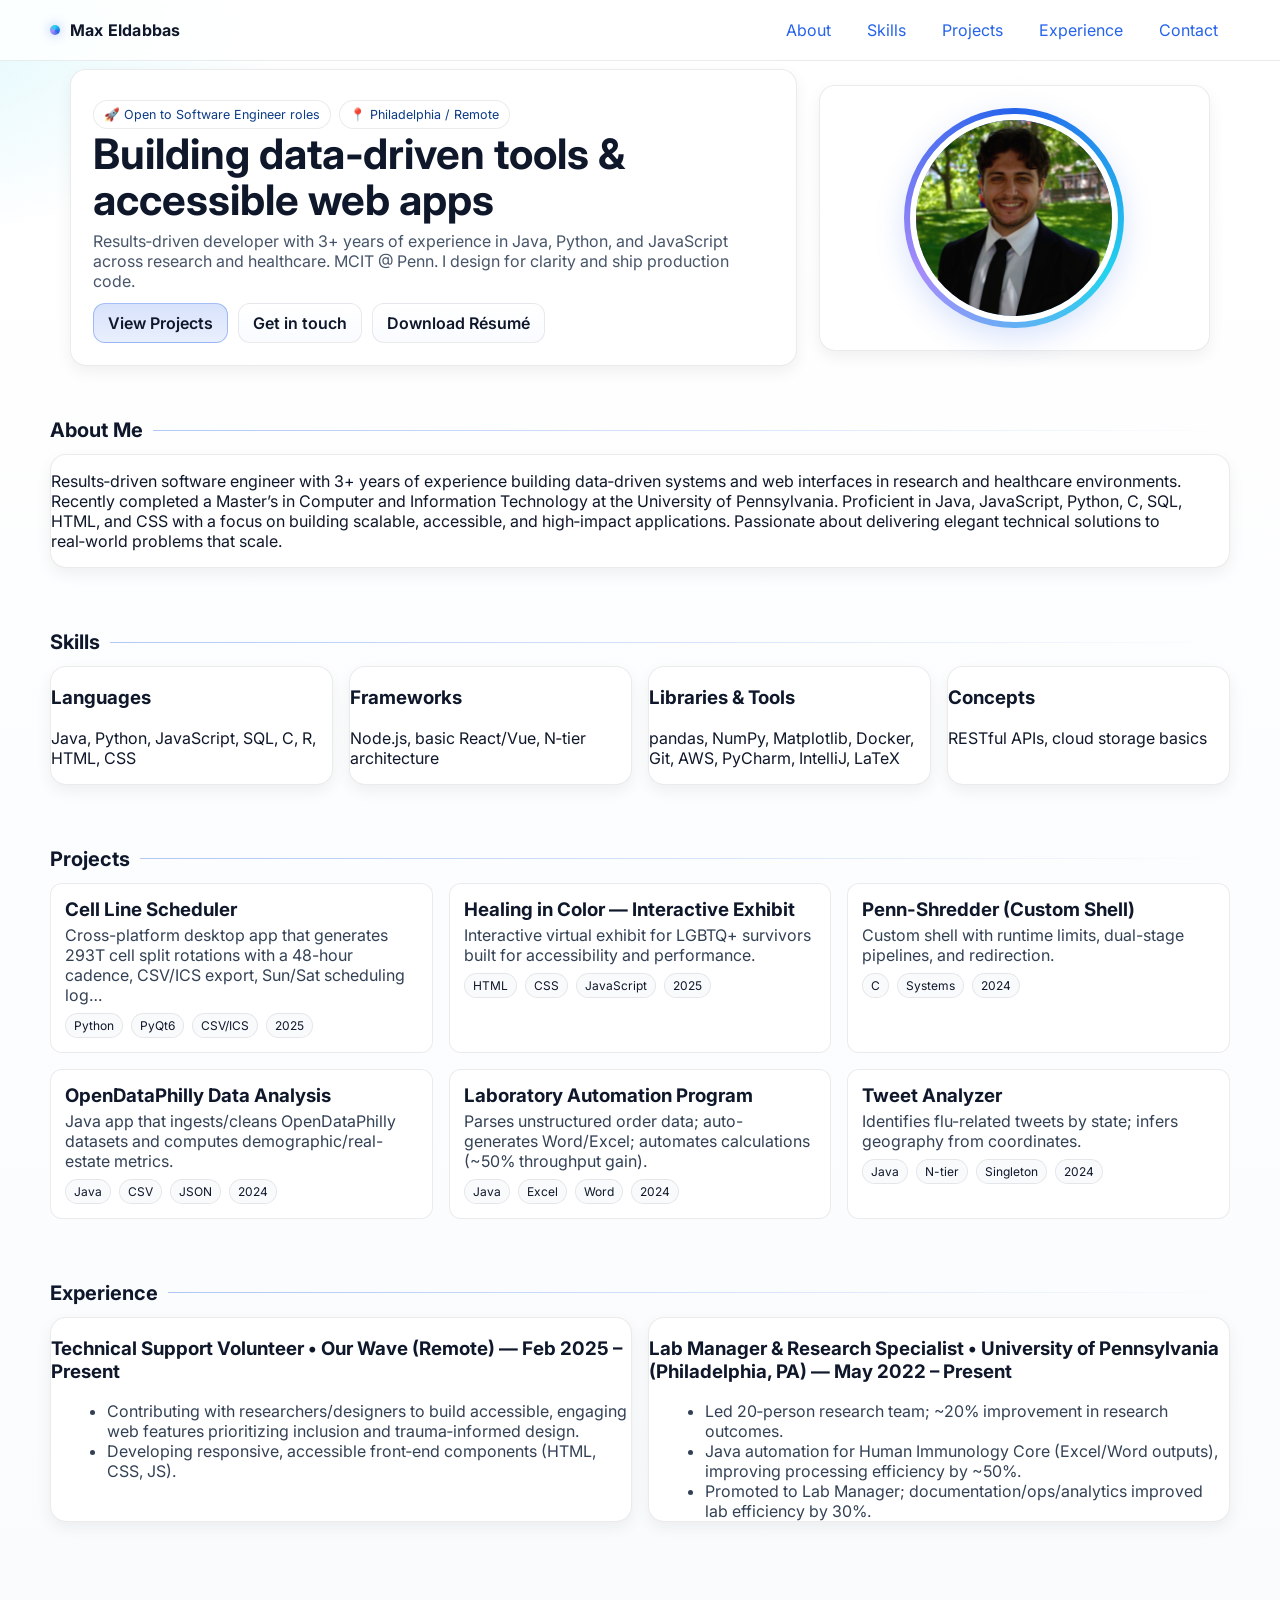
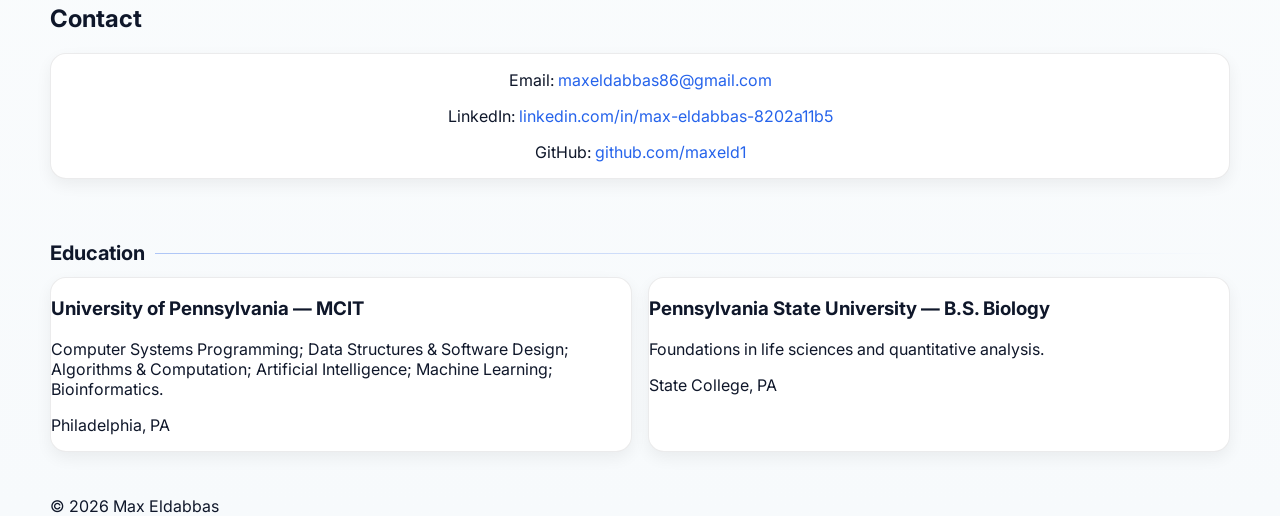
==== index.html @ 3fe04073 "Update index.html" ====
<!doctype html>
<html lang="en">
<head>
  <meta charset="utf-8" />
  <meta name="viewport" content="width=device-width, initial-scale=1" />
  <title>Max Eldabbas • Software Developer</title>
  <meta name="description" content="Portfolio of Max Eldabbas — software engineer with experience in Java, Python, JavaScript, and data‑driven applications."/>
  <link rel="preconnect" href="https://fonts.googleapis.com">
  <link rel="preconnect" href="https://fonts.gstatic.com" crossorigin>
  <link href="https://fonts.googleapis.com/css2?family=Inter:wght@300;400;500;600;700&display=swap" rel="stylesheet">
  <style>
    :root{
      --bg:#f7fafc;
      --surface:#ffffff;
      --text:#0f172a;
      --muted:#475569;
      --accent:#2563eb;      /* indigo-600 */
      --accent-2:#22d3ee;    /* cyan-400 */
      --accent-3:#a78bfa;    /* violet-400 */
      --ring:rgba(37,99,235,.25);
      --stroke:rgba(2,6,23,.08);
      --shadow-lg:0 18px 40px rgba(2,6,23,.10);
      --shadow-sm:0 6px 16px rgba(2,6,23,.06);
      --radius:16px;
    }
    *{box-sizing:border-box}
    html{scroll-behavior:smooth}
    body{margin:0;font-family:Inter,system-ui,Segoe UI,Roboto,Helvetica,Arial,sans-serif;color:var(--text);
      background:
        radial-gradient(900px 400px at 80% -10%, rgba(167,139,250,.18), transparent 60%),
        radial-gradient(700px 400px at -10% 0%, rgba(34,211,238,.16), transparent 60%),
        linear-gradient(180deg,#ffffff,#f7fafc);}    
    a{color:var(--accent);text-decoration:none}
    a:hover{text-decoration:underline}

    header{position:sticky;top:0;z-index:50;background:rgba(255,255,255,.85);backdrop-filter:saturate(1.3) blur(8px);border-bottom:1px solid var(--stroke)}
    .nav{max-width:1220px;margin:0 auto;display:flex;align-items:center;justify-content:space-between;gap:16px;padding:12px 20px}
    .brand{display:flex;align-items:center;gap:10px;font-weight:700;letter-spacing:.2px}
    .brand::before{content:"";width:10px;height:10px;border-radius:50%;background:conic-gradient(from 0deg,#22d3ee,#2563eb,#a78bfa,#22d3ee);box-shadow:0 0 12px rgba(37,99,235,.45)}
    .links{display:flex;flex-wrap:wrap;gap:12px}
    .links a{padding:8px 12px;border-radius:999px}
    .links a:hover{background:rgba(37,99,235,.08)}

    .container{max-width:1220px;margin:0 auto;padding:0 20px}
    main{max-width:1220px;margin:28px auto;padding:0 20px}

    /* HERO */
    .hero{padding:8px 0}
    .hero-grid{display:grid;grid-template-columns:1.3fr .7fr;gap:22px;align-items:center}
    .card{background:var(--surface);border:1px solid var(--stroke);border-radius:var(--radius);box-shadow:var(--shadow-sm)}
    .hero .card{padding:22px}
    .title{font-size:clamp(26px,4.4vw,42px);line-height:1.1;margin:0 0 8px}
    .subtitle{color:var(--muted);font-size:clamp(14px,2vw,16px);margin:0 0 12px}
    .cta{display:flex;gap:10px;flex-wrap:wrap;margin-top:12px}
    .btn{display:inline-flex;align-items:center;gap:10px;padding:10px 14px;border-radius:12px;border:1px solid var(--stroke);background:linear-gradient(180deg,#ffffff, #f9fbff);color:var(--text);font-weight:600;line-height:1;min-height:40px}
    .btn.primary{background:linear-gradient(180deg, rgba(37,99,235,.18), rgba(37,99,235,.10));border-color:rgba(37,99,235,.35)}
    .badges{display:flex;flex-wrap:wrap;gap:8px;margin:8px 0 2px}
    .badge{display:inline-flex;align-items:center;gap:8px;padding:6px 10px;border-radius:999px;border:1px solid var(--stroke);background:#fff;color:#0b3b86;font-size:12.5px}

    /* Avatar ring */
    .avatar-wrap{display:flex;align-items:center;justify-content:center}
    .avatar-ring{--sz:220px;width:var(--sz);height:var(--sz);padding:6px;border-radius:50%;background:conic-gradient(from 0deg,var(--accent),var(--accent-2),var(--accent-3),var(--accent));box-shadow:0 10px 30px rgba(37,99,235,.18)}
    .avatar{width:100%;height:100%;border-radius:50%;object-fit:cover;border:6px solid #fff}

    /* Sections */
    section{padding:18px 0}
    .section-block{margin:26px 0}
    h2.section{font-size:20px;margin:0 0 12px;display:flex;align-items:center;gap:10px}
    h2.section::after{content:"";flex:1;height:1px;background:linear-gradient(90deg, rgba(37,99,235,.35), transparent)}
    .section-head{display:flex;align-items:center;gap:10px;margin:0 0 12px;font-size:20px}
    .section-head::after{content:"";flex:1;height:1px;background:linear-gradient(90deg, rgba(37,99,235,.35), transparent)}

    .grid{display:grid;grid-template-columns:repeat(12,1fr);gap:16px}
    .grid-auto{display:grid;grid-template-columns:repeat(auto-fit, minmax(260px,1fr));gap:16px}
    .project-grid{display:grid;grid-template-columns:repeat(auto-fit, minmax(300px,1fr));gap:16px}
    .col-4{grid-column:span 4}
    .col-6{grid-column:span 6}
    .col-8{grid-column:span 8}
    .col-12{grid-column:span 12}

    .item{padding:14px;border-radius:12px;border:1px solid var(--stroke);background:#fff;transition:transform .2s ease, box-shadow .2s ease}
    .item:hover{transform:translateY(-4px);box-shadow:var(--shadow-lg)}
    .meta{display:flex;gap:8px;flex-wrap:wrap;margin-top:8px}
    .meta .tag{font-size:12px;color:#0f172a;border:1px solid var(--stroke);padding:4px 8px;border-radius:999px;background:#f8fafc}

    /* Chips for modal and tags */
    .chips{display:flex;flex-wrap:wrap;gap:8px}
    .chip{padding:6px 10px;border-radius:999px;background:#fff;border:1px solid var(--stroke);font-size:12.5px;color:#0f172a}
    .tag{padding:4px 8px;border-radius:999px;border:1px solid var(--stroke);background:#f8fafc;font-size:12px;color:#0f172a}

    /* Responsive */
    @media (max-width: 900px){
      .hero-grid{grid-template-columns:1fr}
      .avatar-ring{--sz:160px}
      .col-8,.col-6,.col-4,.col-12{grid-column:span 12}
    }
  </style>
</head>
</head>
<body>
  <header>
    <div class="nav">
      <div class="brand"><strong>Max Eldabbas</strong></div>
      <nav class="links" aria-label="Primary">
        <a href="#about">About</a>
        <a href="#skills">Skills</a>
        <a href="#projects">Projects</a>
        <a href="#experience">Experience</a>
        <a href="#contact">Contact</a>
      </nav>
    </div>
  </header>

  <main class="container">
    <section class="hero">
      <div class="container hero-grid">
        <div class="card">
          <div class="badges">
            <span class="badge">🚀 Open to Software Engineer roles</span>
            <span class="badge">📍 Philadelphia / Remote</span>
          </div>
          <h1 class="title">Building data‑driven tools & accessible web apps</h1>
          <p class="subtitle">Results‑driven developer with 3+ years of experience in Java, Python, and JavaScript across research and healthcare. MCIT @ Penn. I design for clarity and ship production code.</p>
          <div class="cta">
            <a class="btn primary" href="#projects">View Projects</a>
            <a class="btn" href="#contact">Get in touch</a>
            <a class="btn" href="resume_Max_Eldabbas.pdf">Download Résumé</a>
          </div>
        </div>
        <div class="card avatar-wrap">
          <div class="avatar-ring">
            <img class="avatar" src="profile_img_max.jpg" alt="Profile picture of Max Eldabbas" loading="lazy">
          </div>
        </div>
      </div>
    </section>

    <section id="about" class="section-block">
      <h2 class="section-head">About Me</h2>
      <div class="card">
        <p>Results‑driven software engineer with 3+ years of experience building data‑driven systems and web interfaces in research and healthcare environments. Recently completed a Master’s in Computer and Information Technology at the University of Pennsylvania. Proficient in Java, JavaScript, Python, C, SQL, HTML, and CSS with a focus on building scalable, accessible, and high‑impact applications. Passionate about delivering elegant technical solutions to real‑world problems that scale.</p>
      </div>
    </section>

    <section id="skills" class="section-block">
      <h2 class="section-head">Skills</h2>
      <div class="grid-auto">
        <div class="card"><h3>Languages</h3><p>Java, Python, JavaScript, SQL, C, R, HTML, CSS</p></div>
        <div class="card"><h3>Frameworks</h3><p>Node.js, basic React/Vue, N‑tier architecture</p></div>
        <div class="card"><h3>Libraries & Tools</h3><p>pandas, NumPy, Matplotlib, Docker, Git, AWS, PyCharm, IntelliJ, LaTeX</p></div>
        <div class="card"><h3>Concepts</h3><p>RESTful APIs, cloud storage basics</p></div>
      </div>
    </section>

    <section id="projects" class="section-block">
      <h2 class="section-head">Projects</h2>
      <div id="projectGrid" class="project-grid"></div>

      <!-- Modal -->
      <div id="projectModal" class="modal" aria-hidden="true" style="position:fixed;inset:0;display:none;align-items:center;justify-content:center;background:rgba(15,23,42,.45);backdrop-filter:blur(4px);padding:20px;z-index:60">
        <div class="modal-card" role="dialog" aria-modal="true" style="max-width:920px;width:100%;background:#fff;border:1px solid var(--stroke);border-radius:16px;box-shadow:var(--shadow-lg);overflow:hidden">
          <div style="display:flex;align-items:center;justify-content:space-between;padding:14px 16px;border-bottom:1px solid var(--stroke)">
            <h3 id="mTitle" style="margin:0;font-size:18px;color:#0f172a"></h3>
            <button id="mClose" class="btn" style="padding:6px 10px">Close</button>
          </div>
          <div style="display:grid;grid-template-columns:1.2fr .8fr;gap:16px;padding:16px">
            <div>
              <img id="mImage" alt="Project preview" loading="lazy" style="width:100%;height:360px;object-fit:cover;border-radius:12px;border:1px solid var(--stroke);background:#f8fafc"/>
            </div>
            <div>
              <p id="mDesc" style="margin-top:0;color:#0f172a"></p>
              <div id="mTags" class="chips" style="margin:10px 0 12px"></div>
              <div id="mLinks" class="chips"></div>
            </div>
          </div>
        </div>
      </div>
    </section>

    <section id="experience" class="section-block">
      <h2 class="section-head">Experience</h2>
      <div class="grid-auto">
        <div class="card">
          <h3>Technical Support Volunteer • Our Wave <span class="where">(Remote) — Feb 2025 – Present</span></h3>
          <ul style="margin:6px 0 0 16px;color:#334155">
            <li>Contributing with researchers/designers to build accessible, engaging web features prioritizing inclusion and trauma‑informed design.</li>
            <li>Developing responsive, accessible front‑end components (HTML, CSS, JS).</li>
          </ul>
        </div>
        <div class="card">
          <h3>Lab Manager & Research Specialist • University of Pennsylvania <span class="where">(Philadelphia, PA) — May 2022 – Present</span></h3>
          <ul style="margin:6px 0 0 16px;color:#334155">
            <li>Led 20‑person research team; ~20% improvement in research outcomes.</li>
            <li>Java automation for Human Immunology Core (Excel/Word outputs), improving processing efficiency by ~50%.</li>
            <li>Promoted to Lab Manager; documentation/ops/analytics improved lab efficiency by 30%.</li>
          </ul>
        </div>
      </div>
    </section>

    <section id="contact">
      <h2>Contact</h2>
      <div class="card" style="text-align:center;">
        <p>Email: <a href="mailto:maxeldabbas86@gmail.com">maxeldabbas86@gmail.com</a></p>
        <p>LinkedIn: <a href="https://www.linkedin.com/in/max-eldabbas-8202a11b5/">linkedin.com/in/max-eldabbas-8202a11b5</a></p>
        <p>GitHub: <a href="https://github.com/maxeld1">github.com/maxeld1</a></p>
      </div>
    </section>
      <section id="education" class="section-block">
      <h2 class="section-head">Education</h2>
      <div class="grid-auto">
        <div class="card">
          <h3>University of Pennsylvania — MCIT</h3>
          <p>Computer Systems Programming; Data Structures & Software Design; Algorithms & Computation; Artificial Intelligence; Machine Learning; Bioinformatics.</p>
          <p class="where">Philadelphia, PA</p>
        </div>
        <div class="card">
          <h3>Pennsylvania State University — B.S. Biology</h3>
          <p>Foundations in life sciences and quantitative analysis.</p>
          <p class="where">State College, PA</p>
        </div>
      </div>
    </section>

  </main>

  <footer class="container">
    © <span id="year"></span> Max Eldabbas
  </footer>

  <script>
    document.getElementById('year').textContent = new Date().getFullYear();

    const PROJECTS = [
      { title:'Cell Line Scheduler', year:'2025',
        stack:['Python','PyQt6','CSV/ICS'],
        desc:'Cross-platform desktop app that generates 293T cell split rotations with a 48-hour cadence, CSV/ICS export, Sun/Sat scheduling logic, and fair role flipping.',
        image:'project_cell_line.jpg' },
      { title:'Healing in Color — Interactive Exhibit', year:'2025',
        stack:['HTML','CSS','JavaScript'],
        desc:'Interactive virtual exhibit for LGBTQ+ survivors built for accessibility and performance.',
        image:'project_healing_in_color.jpg',
        links:[{label:'Live site', href:'https://discover.ourwave.org/exhibit/healing-in-color'}] },
      { title:'Penn-Shredder (Custom Shell)', year:'2024',
        stack:['C','Systems'],
        desc:'Custom shell with runtime limits, dual-stage pipelines, and redirection.',
        image:'project_shell.jpg' },
      { title:'OpenDataPhilly Data Analysis', year:'2024',
        stack:['Java','CSV','JSON'],
        desc:'Java app that ingests/cleans OpenDataPhilly datasets and computes demographic/real-estate metrics.',
        image:'project_odp.jpg' },
      { title:'Laboratory Automation Program', year:'2024',
        stack:['Java','Excel','Word'],
        desc:'Parses unstructured order data; auto-generates Word/Excel; automates calculations (~50% throughput gain).',
        image:'project_lab_auto.jpg' },
      { title:'Tweet Analyzer', year:'2024',
        stack:['Java','N-tier','Singleton'],
        desc:'Identifies flu-related tweets by state; infers geography from coordinates.',
        image:'project_tweet.jpg' }
    ];
  
    const grid = document.getElementById('projectGrid');
    const modal = document.getElementById('projectModal');
    const mTitle = document.getElementById('mTitle');
    const mDesc  = document.getElementById('mDesc');
    const mImage = document.getElementById('mImage');
    const mTags  = document.getElementById('mTags');
    const mLinks = document.getElementById('mLinks');
    const mClose = document.getElementById('mClose');
  
    function cardHTML(p){
      const tags = (p.stack||[]).slice(0,3).map(t=>`<span class="tag">${t}</span>`).join('');
      return `<article class="item" role="button" tabindex="0" data-title="${p.title}">
        <h3 style="margin:0 0 4px">${p.title}</h3>
        <p style="margin:0;color:#334155">${p.desc.slice(0,130)}${p.desc.length>130?'…':''}</p>
        <div class="meta">${tags}<span class="tag">${p.year||''}</span></div>
      </article>`;
    }
    grid.innerHTML = PROJECTS.map(cardHTML).join('');
  
    function openModal(p){
      mTitle.textContent = p.title;
      mDesc.textContent  = p.desc;
      mImage.src = p.image || '';
      mImage.style.display = p.image ? 'block':'none';
      mTags.innerHTML  = (p.stack||[]).map(t=>`<span class='chip'>${t}</span>`).join('');
      mLinks.innerHTML = (p.links||[]).map(l=>`<a class='chip' href='${l.href}' target='_blank' rel='noopener'>${l.label} ↗</a>`).join('');
      modal.style.display = 'flex'; modal.setAttribute('aria-hidden','false');
    }
    grid.addEventListener('click', e=>{
      const card = e.target.closest('[data-title]'); if(!card) return;
      const p = PROJECTS.find(x=>x.title===card.getAttribute('data-title')); if(p) openModal(p);
    });
    grid.addEventListener('keydown', e=>{
      if(e.key==='Enter'){
        const card = e.target.closest('[data-title]');
        if(card){ const p=PROJECTS.find(x=>x.title===card.getAttribute('data-title')); if(p) openModal(p); }
      }
    });
    function closeModal(){ modal.style.display='none'; modal.setAttribute('aria-hidden','true'); }
    mClose.addEventListener('click', closeModal);
    modal.addEventListener('click', (e)=>{ if(e.target===modal) closeModal(); });
    window.addEventListener('keydown', (e)=>{ if(e.key==='Escape') closeModal(); });
  </script>
</body>
</html>
</html>
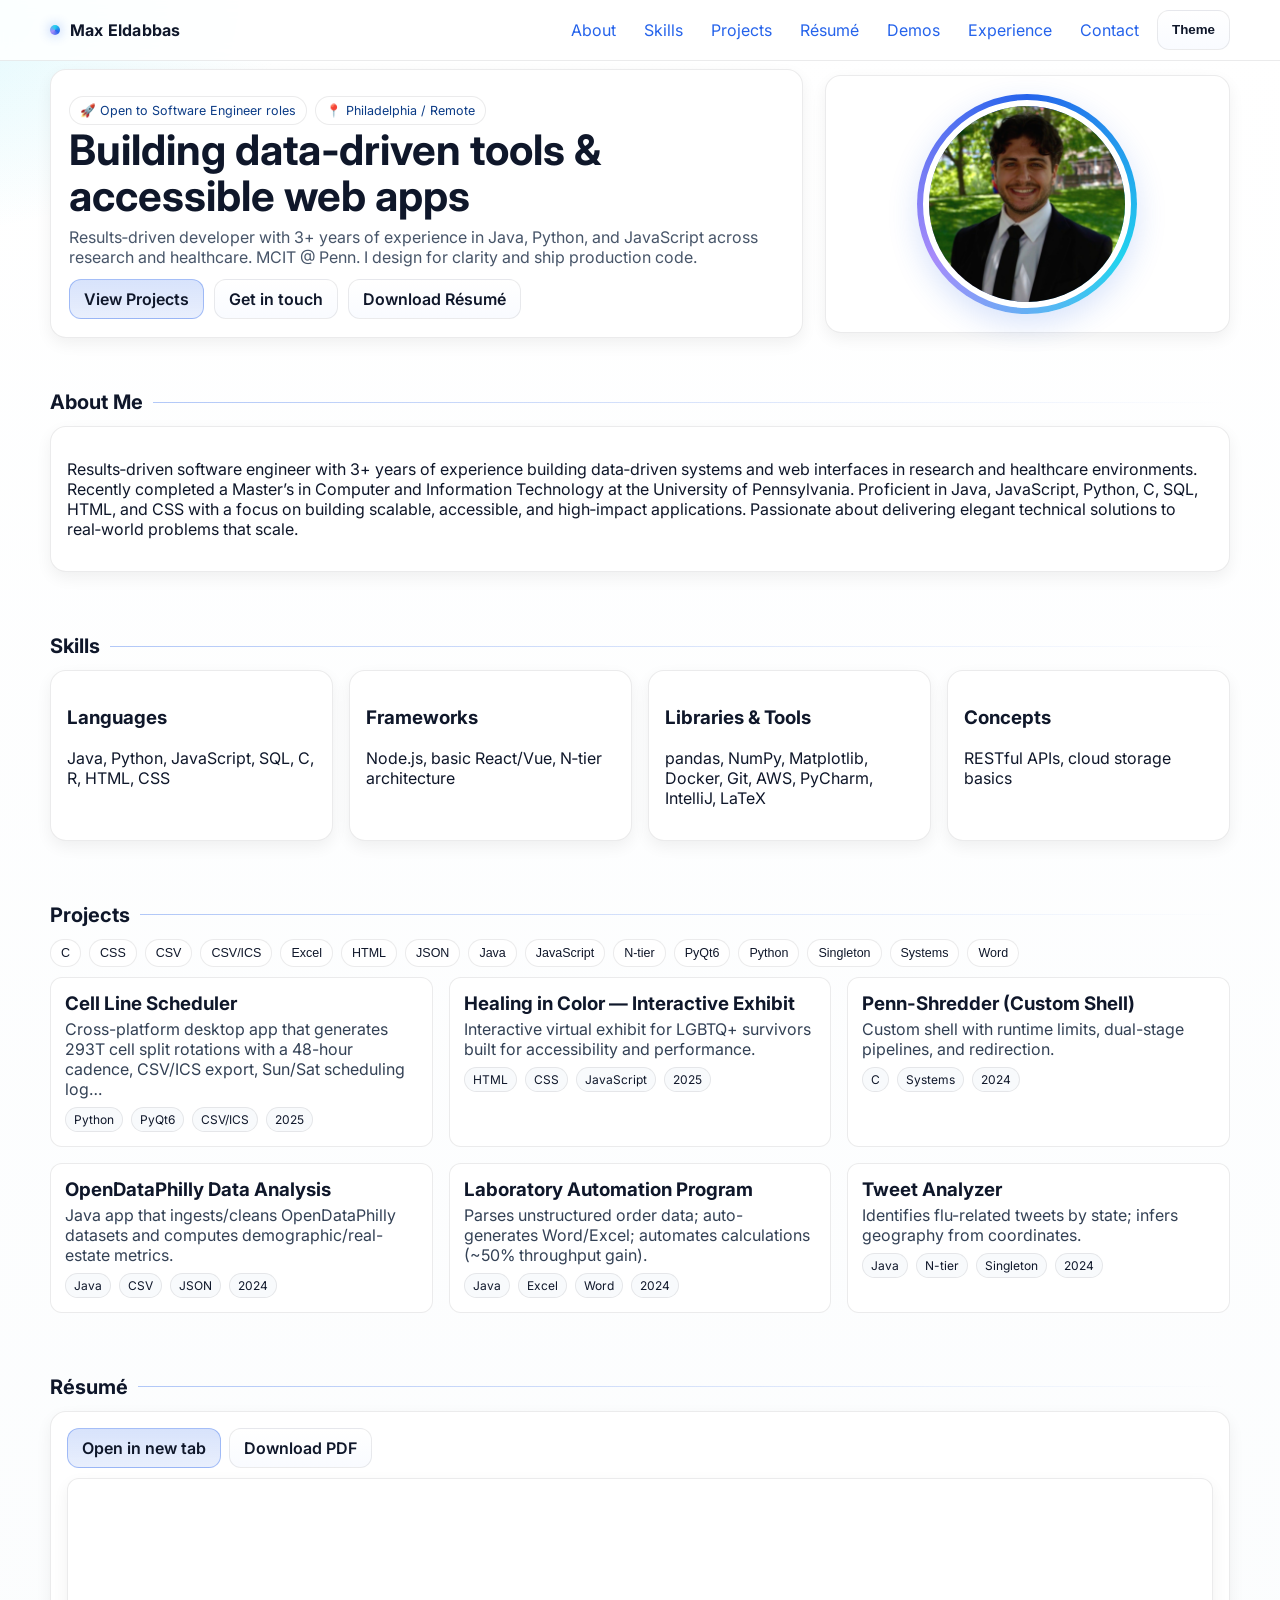
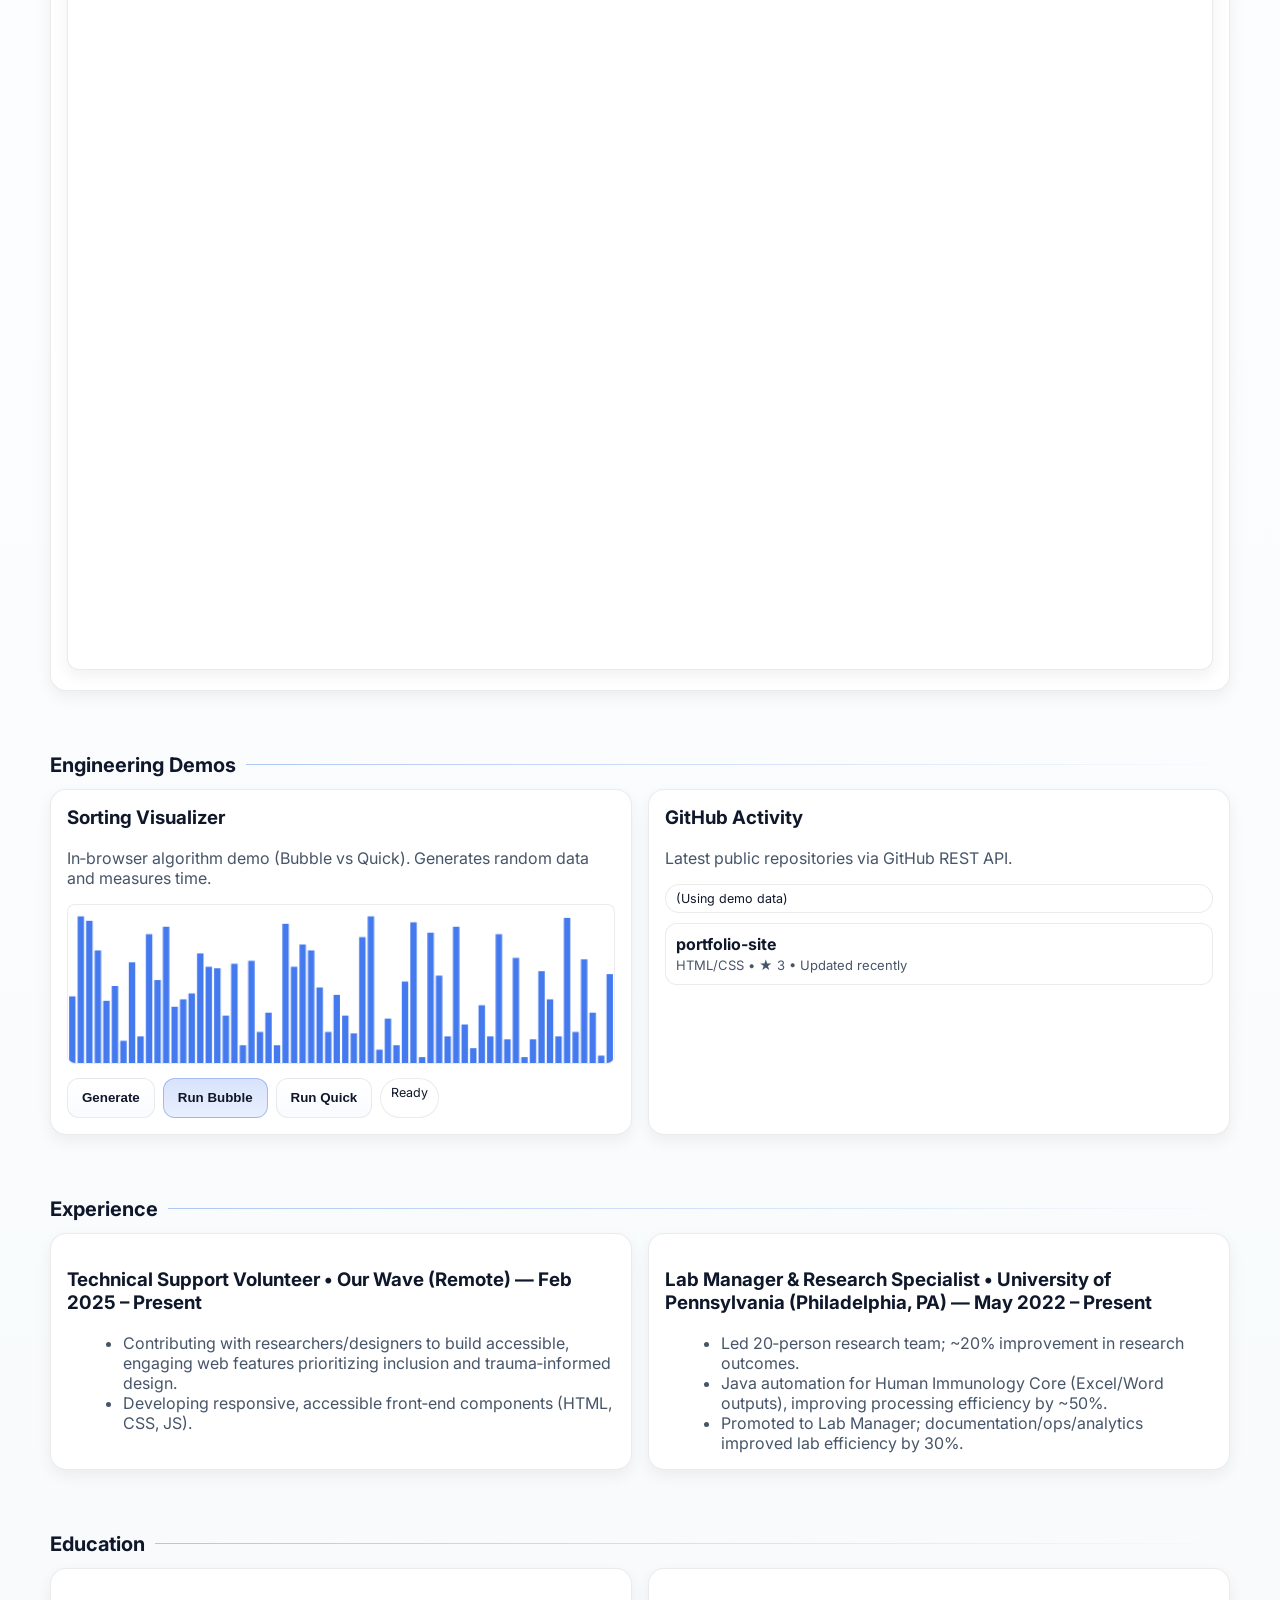
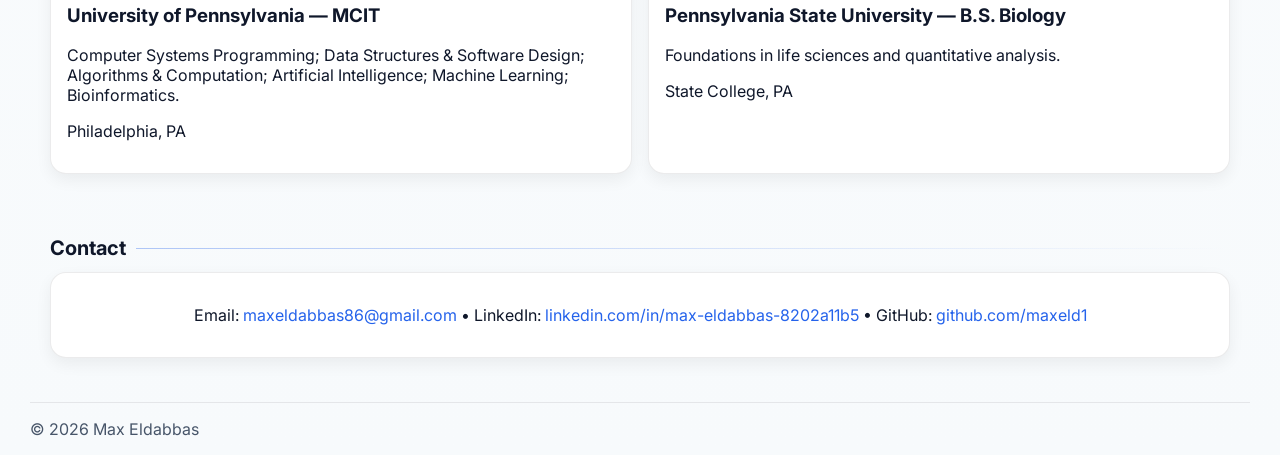
==== commit f0e64e4a: "Update index.html" ====
--- a/index.html
+++ b/index.html
@@ -1,58 +1,60 @@
 <!doctype html>
-<html lang="en">
+<html lang="en" data-theme="light">
 <head>
   <meta charset="utf-8" />
   <meta name="viewport" content="width=device-width, initial-scale=1" />
   <title>Max Eldabbas • Software Developer</title>
   <meta name="description" content="Portfolio of Max Eldabbas — software engineer with experience in Java, Python, JavaScript, and data‑driven applications."/>
+  <meta property="og:title" content="Max Eldabbas — Software Developer" />
+  <meta property="og:description" content="Building data‑driven tools & accessible web apps." />
+  <meta property="og:type" content="website" />
+  <meta name="theme-color" content="#2563eb" />
   <link rel="preconnect" href="https://fonts.googleapis.com">
   <link rel="preconnect" href="https://fonts.gstatic.com" crossorigin>
   <link href="https://fonts.googleapis.com/css2?family=Inter:wght@300;400;500;600;700&display=swap" rel="stylesheet">
   <style>
     :root{
-      --bg:#f7fafc;
-      --surface:#ffffff;
-      --text:#0f172a;
-      --muted:#475569;
-      --accent:#2563eb;      /* indigo-600 */
-      --accent-2:#22d3ee;    /* cyan-400 */
-      --accent-3:#a78bfa;    /* violet-400 */
-      --ring:rgba(37,99,235,.25);
-      --stroke:rgba(2,6,23,.08);
-      --shadow-lg:0 18px 40px rgba(2,6,23,.10);
-      --shadow-sm:0 6px 16px rgba(2,6,23,.06);
-      --radius:16px;
-    }
+      --bg:#f7fafc; --surface:#ffffff; --text:#0f172a; --muted:#475569;
+      --accent:#2563eb; --accent-2:#22d3ee; --accent-3:#a78bfa;
+      --ring:rgba(37,99,235,.25); --stroke:rgba(2,6,23,.08);
+      --shadow-lg:0 18px 40px rgba(2,6,23,.10); --shadow-sm:0 6px 16px rgba(2,6,23,.06);
+      --radius:16px; --stack:16px;
+    }
+    /* Dark theme */
+    [data-theme="dark"]{ --bg:#0b1220; --surface:#0f172a; --text:#e5ecff; --muted:#95a3b8; --stroke:rgba(229,236,255,.08); --shadow-sm:none; --shadow-lg:none; }
+
     *{box-sizing:border-box}
     html{scroll-behavior:smooth}
     body{margin:0;font-family:Inter,system-ui,Segoe UI,Roboto,Helvetica,Arial,sans-serif;color:var(--text);
       background:
         radial-gradient(900px 400px at 80% -10%, rgba(167,139,250,.18), transparent 60%),
         radial-gradient(700px 400px at -10% 0%, rgba(34,211,238,.16), transparent 60%),
-        linear-gradient(180deg,#ffffff,#f7fafc);}    
+        linear-gradient(180deg,#ffffff,var(--bg));}
     a{color:var(--accent);text-decoration:none}
     a:hover{text-decoration:underline}
 
+    /* Layout */
     header{position:sticky;top:0;z-index:50;background:rgba(255,255,255,.85);backdrop-filter:saturate(1.3) blur(8px);border-bottom:1px solid var(--stroke)}
-    .nav{max-width:1220px;margin:0 auto;display:flex;align-items:center;justify-content:space-between;gap:16px;padding:12px 20px}
+    [data-theme="dark"] header{background:rgba(15,23,42,.7)}
+    .container{max-width:1220px;margin:0 auto;padding:0 20px}
+    .nav{max-width:1220px;margin:0 auto;display:flex;align-items:center;justify-content:space-between;gap:16px;padding:10px 20px}
     .brand{display:flex;align-items:center;gap:10px;font-weight:700;letter-spacing:.2px}
     .brand::before{content:"";width:10px;height:10px;border-radius:50%;background:conic-gradient(from 0deg,#22d3ee,#2563eb,#a78bfa,#22d3ee);box-shadow:0 0 12px rgba(37,99,235,.45)}
-    .links{display:flex;flex-wrap:wrap;gap:12px}
-    .links a{padding:8px 12px;border-radius:999px}
+    .links{display:flex;flex-wrap:wrap;gap:8px;align-items:center}
+    .links a{padding:8px 10px;border-radius:999px}
     .links a:hover{background:rgba(37,99,235,.08)}
 
-    .container{max-width:1220px;margin:0 auto;padding:0 20px}
-    main{max-width:1220px;margin:28px auto;padding:0 20px}
-
-    /* HERO */
+    main.container{margin:24px auto}
+
+    /* Hero */
     .hero{padding:8px 0}
     .hero-grid{display:grid;grid-template-columns:1.3fr .7fr;gap:22px;align-items:center}
     .card{background:var(--surface);border:1px solid var(--stroke);border-radius:var(--radius);box-shadow:var(--shadow-sm)}
-    .hero .card{padding:22px}
+    .hero .card{padding:18px}
     .title{font-size:clamp(26px,4.4vw,42px);line-height:1.1;margin:0 0 8px}
     .subtitle{color:var(--muted);font-size:clamp(14px,2vw,16px);margin:0 0 12px}
     .cta{display:flex;gap:10px;flex-wrap:wrap;margin-top:12px}
-    .btn{display:inline-flex;align-items:center;gap:10px;padding:10px 14px;border-radius:12px;border:1px solid var(--stroke);background:linear-gradient(180deg,#ffffff, #f9fbff);color:var(--text);font-weight:600;line-height:1;min-height:40px}
+    .btn{display:inline-flex;align-items:center;gap:10px;padding:10px 14px;border-radius:12px;border:1px solid var(--stroke);background:linear-gradient(180deg,#ffffff,#f9fbff);color:var(--text);font-weight:600;line-height:1;min-height:40px}
     .btn.primary{background:linear-gradient(180deg, rgba(37,99,235,.18), rgba(37,99,235,.10));border-color:rgba(37,99,235,.35)}
     .badges{display:flex;flex-wrap:wrap;gap:8px;margin:8px 0 2px}
     .badge{display:inline-flex;align-items:center;gap:8px;padding:6px 10px;border-radius:999px;border:1px solid var(--stroke);background:#fff;color:#0b3b86;font-size:12.5px}
@@ -65,37 +67,28 @@
     /* Sections */
     section{padding:18px 0}
     .section-block{margin:26px 0}
-    h2.section{font-size:20px;margin:0 0 12px;display:flex;align-items:center;gap:10px}
-    h2.section::after{content:"";flex:1;height:1px;background:linear-gradient(90deg, rgba(37,99,235,.35), transparent)}
     .section-head{display:flex;align-items:center;gap:10px;margin:0 0 12px;font-size:20px}
     .section-head::after{content:"";flex:1;height:1px;background:linear-gradient(90deg, rgba(37,99,235,.35), transparent)}
 
-    .grid{display:grid;grid-template-columns:repeat(12,1fr);gap:16px}
     .grid-auto{display:grid;grid-template-columns:repeat(auto-fit, minmax(260px,1fr));gap:16px}
     .project-grid{display:grid;grid-template-columns:repeat(auto-fit, minmax(300px,1fr));gap:16px}
-    .col-4{grid-column:span 4}
-    .col-6{grid-column:span 6}
-    .col-8{grid-column:span 8}
-    .col-12{grid-column:span 12}
 
     .item{padding:14px;border-radius:12px;border:1px solid var(--stroke);background:#fff;transition:transform .2s ease, box-shadow .2s ease}
     .item:hover{transform:translateY(-4px);box-shadow:var(--shadow-lg)}
     .meta{display:flex;gap:8px;flex-wrap:wrap;margin-top:8px}
-    .meta .tag{font-size:12px;color:#0f172a;border:1px solid var(--stroke);padding:4px 8px;border-radius:999px;background:#f8fafc}
-
-    /* Chips for modal and tags */
+    .tag{padding:4px 8px;border-radius:999px;border:1px solid var(--stroke);background:#f8fafc;font-size:12px;color:#0f172a}
     .chips{display:flex;flex-wrap:wrap;gap:8px}
     .chip{padding:6px 10px;border-radius:999px;background:#fff;border:1px solid var(--stroke);font-size:12.5px;color:#0f172a}
-    .tag{padding:4px 8px;border-radius:999px;border:1px solid var(--stroke);background:#f8fafc;font-size:12px;color:#0f172a}
+
+    /* PDF frame */
+    .pdf-frame{width:100%;height:min(88vh,1000px);border:1px solid var(--stroke);border-radius:12px;background:#fff;box-shadow:var(--shadow-sm)}
 
     /* Responsive */
     @media (max-width: 900px){
       .hero-grid{grid-template-columns:1fr}
       .avatar-ring{--sz:160px}
-      .col-8,.col-6,.col-4,.col-12{grid-column:span 12}
     }
   </style>
-</head>
 </head>
 <body>
   <header>
@@ -105,62 +98,69 @@
         <a href="#about">About</a>
         <a href="#skills">Skills</a>
         <a href="#projects">Projects</a>
+        <a href="#resume">Résumé</a>
+        <a href="#demos">Demos</a>
         <a href="#experience">Experience</a>
         <a href="#contact">Contact</a>
+        <button id="themeToggle" class="btn" type="button" aria-label="Toggle theme">Theme</button>
       </nav>
     </div>
   </header>
 
+  <section class="hero">
+    <div class="container hero-grid">
+      <div class="card">
+        <div class="badges">
+          <span class="badge">🚀 Open to Software Engineer roles</span>
+          <span class="badge">📍 Philadelphia / Remote</span>
+        </div>
+        <h1 class="title">Building data‑driven tools & accessible web apps</h1>
+        <p class="subtitle">Results‑driven developer with 3+ years of experience in Java, Python, and JavaScript across research and healthcare. MCIT @ Penn. I design for clarity and ship production code.</p>
+        <div class="cta">
+          <a class="btn primary" href="#projects">View Projects</a>
+          <a class="btn" href="#contact">Get in touch</a>
+          <a class="btn" href="Resume_Eldabbas_Max_2025.pdf" target="_blank" rel="noopener">Download Résumé</a>
+        </div>
+      </div>
+      <div class="card avatar-wrap">
+        <div class="avatar-ring">
+          <img class="avatar" src="profile_img_max.jpg" alt="Profile picture of Max Eldabbas" loading="lazy">
+        </div>
+      </div>
+    </div>
+  </section>
+
   <main class="container">
-    <section class="hero">
-      <div class="container hero-grid">
-        <div class="card">
-          <div class="badges">
-            <span class="badge">🚀 Open to Software Engineer roles</span>
-            <span class="badge">📍 Philadelphia / Remote</span>
-          </div>
-          <h1 class="title">Building data‑driven tools & accessible web apps</h1>
-          <p class="subtitle">Results‑driven developer with 3+ years of experience in Java, Python, and JavaScript across research and healthcare. MCIT @ Penn. I design for clarity and ship production code.</p>
-          <div class="cta">
-            <a class="btn primary" href="#projects">View Projects</a>
-            <a class="btn" href="#contact">Get in touch</a>
-            <a class="btn" href="resume_Max_Eldabbas.pdf">Download Résumé</a>
-          </div>
-        </div>
-        <div class="card avatar-wrap">
-          <div class="avatar-ring">
-            <img class="avatar" src="profile_img_max.jpg" alt="Profile picture of Max Eldabbas" loading="lazy">
-          </div>
-        </div>
-      </div>
-    </section>
-
+    <!-- About -->
     <section id="about" class="section-block">
       <h2 class="section-head">About Me</h2>
-      <div class="card">
+      <div class="card" style="padding:16px">
         <p>Results‑driven software engineer with 3+ years of experience building data‑driven systems and web interfaces in research and healthcare environments. Recently completed a Master’s in Computer and Information Technology at the University of Pennsylvania. Proficient in Java, JavaScript, Python, C, SQL, HTML, and CSS with a focus on building scalable, accessible, and high‑impact applications. Passionate about delivering elegant technical solutions to real‑world problems that scale.</p>
       </div>
     </section>
 
+    <!-- Skills -->
     <section id="skills" class="section-block">
       <h2 class="section-head">Skills</h2>
       <div class="grid-auto">
-        <div class="card"><h3>Languages</h3><p>Java, Python, JavaScript, SQL, C, R, HTML, CSS</p></div>
-        <div class="card"><h3>Frameworks</h3><p>Node.js, basic React/Vue, N‑tier architecture</p></div>
-        <div class="card"><h3>Libraries & Tools</h3><p>pandas, NumPy, Matplotlib, Docker, Git, AWS, PyCharm, IntelliJ, LaTeX</p></div>
-        <div class="card"><h3>Concepts</h3><p>RESTful APIs, cloud storage basics</p></div>
-      </div>
-    </section>
-
+        <div class="card" style="padding:16px"><h3>Languages</h3><p>Java, Python, JavaScript, SQL, C, R, HTML, CSS</p></div>
+        <div class="card" style="padding:16px"><h3>Frameworks</h3><p>Node.js, basic React/Vue, N‑tier architecture</p></div>
+        <div class="card" style="padding:16px"><h3>Libraries & Tools</h3><p>pandas, NumPy, Matplotlib, Docker, Git, AWS, PyCharm, IntelliJ, LaTeX</p></div>
+        <div class="card" style="padding:16px"><h3>Concepts</h3><p>RESTful APIs, cloud storage basics</p></div>
+      </div>
+    </section>
+
+    <!-- Projects -->
     <section id="projects" class="section-block">
       <h2 class="section-head">Projects</h2>
+      <div id="projFilters" class="chips" style="margin-bottom:10px"></div>
       <div id="projectGrid" class="project-grid"></div>
 
-      <!-- Modal -->
+      <!-- Project Modal -->
       <div id="projectModal" class="modal" aria-hidden="true" style="position:fixed;inset:0;display:none;align-items:center;justify-content:center;background:rgba(15,23,42,.45);backdrop-filter:blur(4px);padding:20px;z-index:60">
-        <div class="modal-card" role="dialog" aria-modal="true" style="max-width:920px;width:100%;background:#fff;border:1px solid var(--stroke);border-radius:16px;box-shadow:var(--shadow-lg);overflow:hidden">
+        <div class="modal-card" role="dialog" aria-modal="true" style="max-width:920px;width:100%;background:var(--surface);border:1px solid var(--stroke);border-radius:16px;box-shadow:var(--shadow-lg);overflow:hidden">
           <div style="display:flex;align-items:center;justify-content:space-between;padding:14px 16px;border-bottom:1px solid var(--stroke)">
-            <h3 id="mTitle" style="margin:0;font-size:18px;color:#0f172a"></h3>
+            <h3 id="mTitle" style="margin:0;font-size:18px"></h3>
             <button id="mClose" class="btn" style="padding:6px 10px">Close</button>
           </div>
           <div style="display:grid;grid-template-columns:1.2fr .8fr;gap:16px;padding:16px">
@@ -168,7 +168,7 @@
               <img id="mImage" alt="Project preview" loading="lazy" style="width:100%;height:360px;object-fit:cover;border-radius:12px;border:1px solid var(--stroke);background:#f8fafc"/>
             </div>
             <div>
-              <p id="mDesc" style="margin-top:0;color:#0f172a"></p>
+              <p id="mDesc" style="margin-top:0"></p>
               <div id="mTags" class="chips" style="margin:10px 0 12px"></div>
               <div id="mLinks" class="chips"></div>
             </div>
@@ -177,19 +177,56 @@
       </div>
     </section>
 
+    <!-- Résumé inline preview -->
+    <section id="resume" class="section-block">
+      <h2 class="section-head">Résumé</h2>
+      <div class="card" style="padding:16px">
+        <div class="chips" style="margin-bottom:10px">
+          <a class="btn primary" href="Resume_Eldabbas_Max_2025.pdf" target="_blank" rel="noopener">Open in new tab</a>
+          <a class="btn" href="Resume_Eldabbas_Max_2025.pdf" download>Download PDF</a>
+        </div>
+        <iframe class="pdf-frame" src="Resume_Eldabbas_Max_2025.pdf#view=FitH&navpanes=0" title="Résumé PDF" loading="lazy"></iframe>
+      </div>
+    </section>
+
+    <!-- Demos -->
+    <section id="demos" class="section-block">
+      <h2 class="section-head">Engineering Demos</h2>
+      <div class="grid-auto">
+        <div class="card" style="padding:16px">
+          <h3 style="margin-top:0">Sorting Visualizer</h3>
+          <p style="margin-top:6px;color:var(--muted)">In‑browser algorithm demo (Bubble vs Quick). Generates random data and measures time.</p>
+          <canvas id="sortCanvas" width="520" height="160" style="width:100%;height:160px;border:1px solid var(--stroke);border-radius:8px;background:#fff"></canvas>
+          <div class="chips" style="margin-top:10px">
+            <button class="btn" id="genData" type="button">Generate</button>
+            <button class="btn primary" id="runBubble" type="button">Run Bubble</button>
+            <button class="btn" id="runQuick" type="button">Run Quick</button>
+            <span id="sortResult" class="chip" aria-live="polite">Ready</span>
+          </div>
+        </div>
+        <div class="card" style="padding:16px">
+          <h3 style="margin-top:0">GitHub Activity</h3>
+          <p style="margin-top:6px;color:var(--muted)">Latest public repositories via GitHub REST API.</p>
+          <div id="ghStatus" class="chip">Loading…</div>
+          <ul id="ghList" style="list-style:none;padding:0;margin:10px 0 0;display:grid;grid-template-columns:repeat(auto-fit,minmax(240px,1fr));gap:10px"></ul>
+        </div>
+      </div>
+    </section>
+
+    <!-- Experience -->
     <section id="experience" class="section-block">
       <h2 class="section-head">Experience</h2>
       <div class="grid-auto">
-        <div class="card">
+        <div class="card" style="padding:16px">
           <h3>Technical Support Volunteer • Our Wave <span class="where">(Remote) — Feb 2025 – Present</span></h3>
-          <ul style="margin:6px 0 0 16px;color:#334155">
+          <ul style="margin:6px 0 0 16px;color:var(--muted)">
             <li>Contributing with researchers/designers to build accessible, engaging web features prioritizing inclusion and trauma‑informed design.</li>
             <li>Developing responsive, accessible front‑end components (HTML, CSS, JS).</li>
           </ul>
         </div>
-        <div class="card">
+        <div class="card" style="padding:16px">
           <h3>Lab Manager & Research Specialist • University of Pennsylvania <span class="where">(Philadelphia, PA) — May 2022 – Present</span></h3>
-          <ul style="margin:6px 0 0 16px;color:#334155">
+          <ul style="margin:6px 0 0 16px;color:var(--muted)">
             <li>Led 20‑person research team; ~20% improvement in research outcomes.</li>
             <li>Java automation for Human Immunology Core (Excel/Word outputs), improving processing efficiency by ~50%.</li>
             <li>Promoted to Lab Manager; documentation/ops/analytics improved lab efficiency by 30%.</li>
@@ -198,23 +235,16 @@
       </div>
     </section>
 
-    <section id="contact">
-      <h2>Contact</h2>
-      <div class="card" style="text-align:center;">
-        <p>Email: <a href="mailto:maxeldabbas86@gmail.com">maxeldabbas86@gmail.com</a></p>
-        <p>LinkedIn: <a href="https://www.linkedin.com/in/max-eldabbas-8202a11b5/">linkedin.com/in/max-eldabbas-8202a11b5</a></p>
-        <p>GitHub: <a href="https://github.com/maxeld1">github.com/maxeld1</a></p>
-      </div>
-    </section>
-      <section id="education" class="section-block">
+    <!-- Education -->
+    <section id="education" class="section-block">
       <h2 class="section-head">Education</h2>
       <div class="grid-auto">
-        <div class="card">
+        <div class="card" style="padding:16px">
           <h3>University of Pennsylvania — MCIT</h3>
           <p>Computer Systems Programming; Data Structures & Software Design; Algorithms & Computation; Artificial Intelligence; Machine Learning; Bioinformatics.</p>
           <p class="where">Philadelphia, PA</p>
         </div>
-        <div class="card">
+        <div class="card" style="padding:16px">
           <h3>Pennsylvania State University — B.S. Biology</h3>
           <p>Foundations in life sciences and quantitative analysis.</p>
           <p class="where">State College, PA</p>
@@ -222,43 +252,50 @@
       </div>
     </section>
 
+    <!-- Contact -->
+    <section id="contact" class="section-block">
+      <h2 class="section-head">Contact</h2>
+      <div class="card" style="text-align:center;padding:16px">
+        <p>Email: <a href="mailto:maxeldabbas86@gmail.com">maxeldabbas86@gmail.com</a> • LinkedIn: <a href="https://www.linkedin.com/in/max-eldabbas-8202a11b5/" target="_blank" rel="noopener">linkedin.com/in/max-eldabbas-8202a11b5</a> • GitHub: <a href="https://github.com/maxeld1" target="_blank" rel="noopener">github.com/maxeld1</a></p>
+      </div>
+    </section>
   </main>
 
-  <footer class="container">
-    © <span id="year"></span> Max Eldabbas
-  </footer>
+  <footer class="container" style="border-top:1px solid var(--stroke);margin-top:20px;color:var(--muted);padding:16px 0">© <span id="year"></span> Max Eldabbas</footer>
 
   <script>
+    // Year
     document.getElementById('year').textContent = new Date().getFullYear();
 
+    // THEME TOGGLE with persistence
+    (function(){
+      const root = document.documentElement;
+      const key = 'theme';
+      const btn = document.getElementById('themeToggle');
+      const set = (t)=>{ root.setAttribute('data-theme', t); localStorage.setItem(key,t); };
+      const saved = localStorage.getItem(key) || 'light';
+      if(saved==='dark') set('dark');
+      btn?.addEventListener('click', ()=> set(root.getAttribute('data-theme')==='dark'?'light':'dark'));
+    })();
+
+    // PROJECTS DATA
     const PROJECTS = [
-      { title:'Cell Line Scheduler', year:'2025',
-        stack:['Python','PyQt6','CSV/ICS'],
-        desc:'Cross-platform desktop app that generates 293T cell split rotations with a 48-hour cadence, CSV/ICS export, Sun/Sat scheduling logic, and fair role flipping.',
-        image:'project_cell_line.jpg' },
-      { title:'Healing in Color — Interactive Exhibit', year:'2025',
-        stack:['HTML','CSS','JavaScript'],
-        desc:'Interactive virtual exhibit for LGBTQ+ survivors built for accessibility and performance.',
-        image:'project_healing_in_color.jpg',
-        links:[{label:'Live site', href:'https://discover.ourwave.org/exhibit/healing-in-color'}] },
-      { title:'Penn-Shredder (Custom Shell)', year:'2024',
-        stack:['C','Systems'],
-        desc:'Custom shell with runtime limits, dual-stage pipelines, and redirection.',
-        image:'project_shell.jpg' },
-      { title:'OpenDataPhilly Data Analysis', year:'2024',
-        stack:['Java','CSV','JSON'],
-        desc:'Java app that ingests/cleans OpenDataPhilly datasets and computes demographic/real-estate metrics.',
-        image:'project_odp.jpg' },
-      { title:'Laboratory Automation Program', year:'2024',
-        stack:['Java','Excel','Word'],
-        desc:'Parses unstructured order data; auto-generates Word/Excel; automates calculations (~50% throughput gain).',
-        image:'project_lab_auto.jpg' },
-      { title:'Tweet Analyzer', year:'2024',
-        stack:['Java','N-tier','Singleton'],
-        desc:'Identifies flu-related tweets by state; infers geography from coordinates.',
-        image:'project_tweet.jpg' }
+      { title:'Cell Line Scheduler', year:'2025', stack:['Python','PyQt6','CSV/ICS'], desc:'Cross-platform desktop app that generates 293T cell split rotations with a 48-hour cadence, CSV/ICS export, Sun/Sat scheduling logic, and fair role flipping.', image:'project_cell_line.jpg' },
+      { title:'Healing in Color — Interactive Exhibit', year:'2025', stack:['HTML','CSS','JavaScript'], desc:'Interactive virtual exhibit for LGBTQ+ survivors built for accessibility and performance.', image:'project_healing_in_color.jpg', links:[{label:'Live site', href:'https://discover.ourwave.org/exhibit/healing-in-color'}] },
+      { title:'Penn-Shredder (Custom Shell)', year:'2024', stack:['C','Systems'], desc:'Custom shell with runtime limits, dual-stage pipelines, and redirection.', image:'project_shell.jpg' },
+      { title:'OpenDataPhilly Data Analysis', year:'2024', stack:['Java','CSV','JSON'], desc:'Java app that ingests/cleans OpenDataPhilly datasets and computes demographic/real-estate metrics.', image:'project_odp.jpg' },
+      { title:'Laboratory Automation Program', year:'2024', stack:['Java','Excel','Word'], desc:'Parses unstructured order data; auto-generates Word/Excel; automates calculations (~50% throughput gain).', image:'project_lab_auto.jpg' },
+      { title:'Tweet Analyzer', year:'2024', stack:['Java','N-tier','Singleton'], desc:'Identifies flu-related tweets by state; infers geography from coordinates.', image:'project_tweet.jpg' }
     ];
-  
+
+    // Build tech filters from project stacks
+    const allTags = Array.from(new Set(PROJECTS.flatMap(p=>p.stack))).sort();
+    const projFilters = document.getElementById('projFilters');
+    let activeTags = new Set();
+    const mkChip = (t)=>{ const a=document.createElement('button'); a.className='chip'; a.type='button'; a.textContent=t; a.setAttribute('data-tag',t); a.addEventListener('click',()=>{ if(activeTags.has(t)) activeTags.delete(t); else activeTags.add(t); a.classList.toggle('active'); renderProjects(); }); return a; };
+    allTags.forEach(t=>projFilters?.appendChild(mkChip(t)));
+
+    // Render projects grid + modal behavior
     const grid = document.getElementById('projectGrid');
     const modal = document.getElementById('projectModal');
     const mTitle = document.getElementById('mTitle');
@@ -267,7 +304,7 @@
     const mTags  = document.getElementById('mTags');
     const mLinks = document.getElementById('mLinks');
     const mClose = document.getElementById('mClose');
-  
+
     function cardHTML(p){
       const tags = (p.stack||[]).slice(0,3).map(t=>`<span class="tag">${t}</span>`).join('');
       return `<article class="item" role="button" tabindex="0" data-title="${p.title}">
@@ -276,8 +313,13 @@
         <div class="meta">${tags}<span class="tag">${p.year||''}</span></div>
       </article>`;
     }
-    grid.innerHTML = PROJECTS.map(cardHTML).join('');
-  
+
+    function renderProjects(){
+      const list = PROJECTS.filter(p=> activeTags.size===0 || p.stack.some(s=>activeTags.has(s)) );
+      grid.innerHTML = list.map(cardHTML).join('');
+    }
+    renderProjects();
+
     function openModal(p){
       mTitle.textContent = p.title;
       mDesc.textContent  = p.desc;
@@ -298,10 +340,36 @@
       }
     });
     function closeModal(){ modal.style.display='none'; modal.setAttribute('aria-hidden','true'); }
-    mClose.addEventListener('click', closeModal);
-    modal.addEventListener('click', (e)=>{ if(e.target===modal) closeModal(); });
+    mClose?.addEventListener('click', closeModal);
+    modal?.addEventListener('click', (e)=>{ if(e.target===modal) closeModal(); });
     window.addEventListener('keydown', (e)=>{ if(e.key==='Escape') closeModal(); });
+
+    // SORTING VISUALIZER
+    const cvs = document.getElementById('sortCanvas');
+    const ctx = cvs?.getContext && cvs.getContext('2d');
+    let data = Array.from({length:64}, ()=> Math.floor(Math.random()*100)+1);
+    function draw(){ if(!ctx) return; ctx.clearRect(0,0,cvs.width,cvs.height); const w = cvs.width / data.length; data.forEach((v,i)=>{ const h = (v/100)* (cvs.height-10); ctx.fillStyle = 'rgba(37,99,235,.85)'; ctx.fillRect(i*w+1, cvs.height - h, w-2, h); }); }
+    if(ctx){ draw(); document.getElementById('genData').onclick = ()=>{ data = Array.from({length:64}, ()=> Math.floor(Math.random()*100)+1); draw(); res('Ready'); }; }
+    const resEl = document.getElementById('sortResult');
+    const res = (t)=>{ if(resEl) resEl.textContent = t; };
+    function bubbleSort(arr){ const a=[...arr]; for(let i=0;i<a.length;i++){ for(let j=0;j<a.length-i-1;j++){ if(a[j]>a[j+1]){ [a[j],a[j+1]]=[a[j+1],a[j]]; } } } return a; }
+    function quickSort(a){ if(a.length<2) return a; const p=a[a.length>>1]; const lt=a.filter(x=>x<p); const eq=a.filter(x=>x===p); const gt=a.filter(x=>x>p); return [...quickSort(lt),...eq,...quickSort(gt)]; }
+    function timed(fn){ const t0=performance.now(); const out=fn(data); const t1=performance.now(); data=out; draw(); res(`${fn.name} ${ (t1-t0).toFixed(2) } ms`); }
+    document.getElementById('runBubble')?.addEventListener('click', ()=> timed(bubbleSort));
+    document.getElementById('runQuick')?.addEventListener('click', ()=> timed(quickSort));
+
+    // GITHUB ACTIVITY
+    const ghUser = 'maxeld1';
+    const ghList = document.getElementById('ghList');
+    const ghStatus = document.getElementById('ghStatus');
+    fetch(`https://api.github.com/users/${ghUser}/repos?sort=updated&per_page=6`)
+      .then(r=>r.ok?r.json():Promise.reject(r.status))
+      .then(repos=>{
+        if(!ghStatus||!ghList) return;
+        ghStatus.textContent = 'Latest repos';
+        ghList.innerHTML = repos.map(r=>`<li class='item' style='padding:10px'><strong>${r.name}</strong><br><span style='color:#475569;font-size:13px'>${r.language||'—'} • ★ ${r.stargazers_count} • Updated ${new Date(r.updated_at).toLocaleDateString()}</span><br><a href='${r.html_url}' target='_blank' rel='noopener'>Open ↗</a></li>`).join('');
+      })
+      .catch(()=>{ if(!ghStatus||!ghList) return; ghStatus.textContent='(Using demo data)'; ghList.innerHTML = `<li class='item' style='padding:10px'><strong>portfolio-site</strong><br><span style='color:#475569;font-size:13px'>HTML/CSS • ★ 3 • Updated recently</span></li>`; });
   </script>
 </body>
 </html>
-</html>
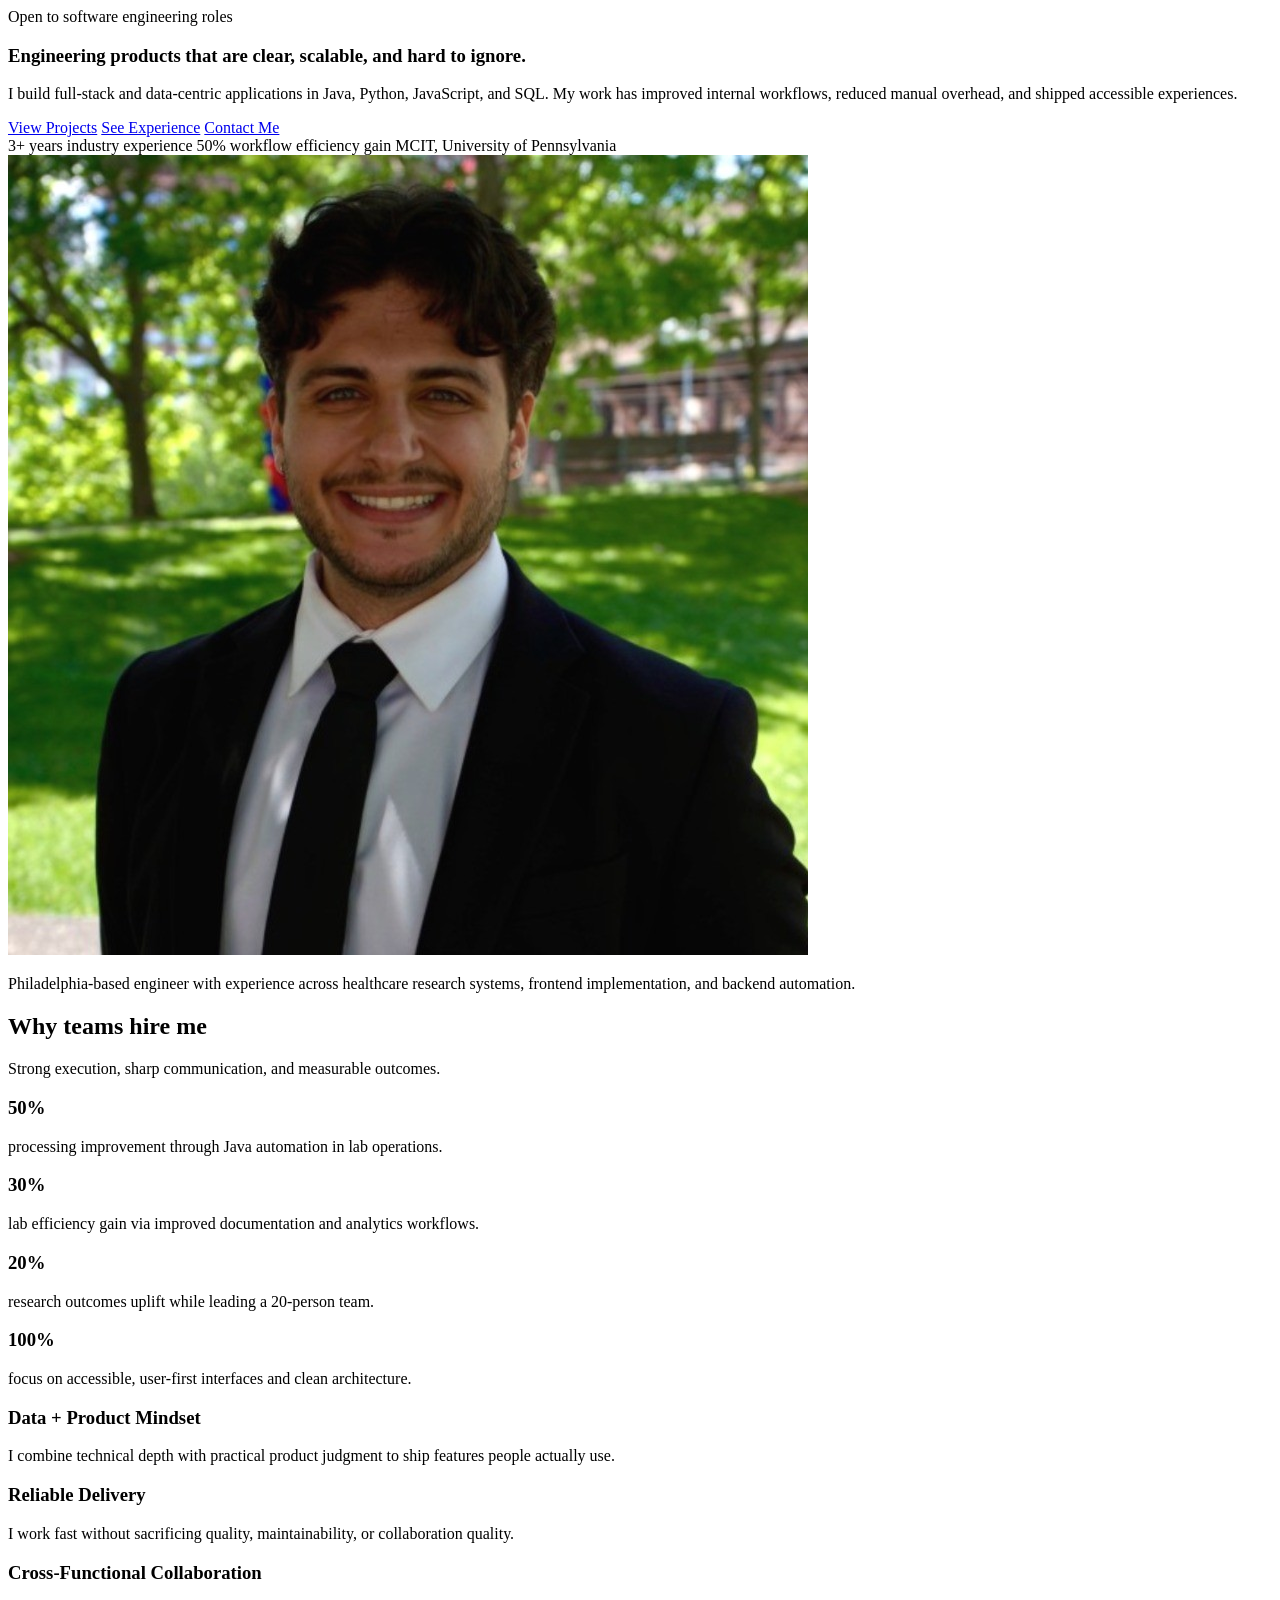
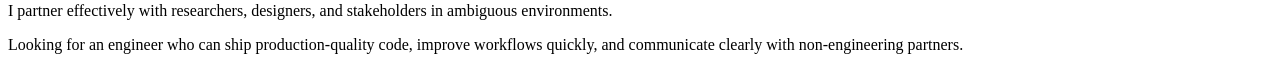
==== commit 5c86fc30: "complete redesign" ====
--- a/index.html
+++ b/index.html
@@ -1,375 +1,108 @@
 <!doctype html>
-<html lang="en" data-theme="light">
+<html lang="en">
 <head>
   <meta charset="utf-8" />
   <meta name="viewport" content="width=device-width, initial-scale=1" />
-  <title>Max Eldabbas • Software Developer</title>
-  <meta name="description" content="Portfolio of Max Eldabbas — software engineer with experience in Java, Python, JavaScript, and data‑driven applications."/>
-  <meta property="og:title" content="Max Eldabbas — Software Developer" />
-  <meta property="og:description" content="Building data‑driven tools & accessible web apps." />
+  <title>Max Eldabbas | Software Engineer</title>
+  <meta name="description" content="Software engineer portfolio for Max Eldabbas, focused on backend systems, data tooling, and product-minded engineering." />
+  <meta property="og:title" content="Max Eldabbas | Software Engineer" />
+  <meta property="og:description" content="Building reliable, data-driven tools with clear UX and measurable impact." />
   <meta property="og:type" content="website" />
-  <meta name="theme-color" content="#2563eb" />
-  <link rel="preconnect" href="https://fonts.googleapis.com">
-  <link rel="preconnect" href="https://fonts.gstatic.com" crossorigin>
-  <link href="https://fonts.googleapis.com/css2?family=Inter:wght@300;400;500;600;700&display=swap" rel="stylesheet">
-  <style>
-    :root{
-      --bg:#f7fafc; --surface:#ffffff; --text:#0f172a; --muted:#475569;
-      --accent:#2563eb; --accent-2:#22d3ee; --accent-3:#a78bfa;
-      --ring:rgba(37,99,235,.25); --stroke:rgba(2,6,23,.08);
-      --shadow-lg:0 18px 40px rgba(2,6,23,.10); --shadow-sm:0 6px 16px rgba(2,6,23,.06);
-      --radius:16px; --stack:16px;
-    }
-    /* Dark theme */
-    [data-theme="dark"]{ --bg:#0b1220; --surface:#0f172a; --text:#e5ecff; --muted:#95a3b8; --stroke:rgba(229,236,255,.08); --shadow-sm:none; --shadow-lg:none; }
+  <meta name="theme-color" content="#0d5ed9" />
+  <link rel="preconnect" href="https://fonts.googleapis.com" />
+  <link rel="preconnect" href="https://fonts.gstatic.com" crossorigin />
+  <link href="https://fonts.googleapis.com/css2?family=Outfit:wght@500;600;700;800&family=Plus+Jakarta+Sans:wght@400;500;600;700;800&display=swap" rel="stylesheet" />
+  <link rel="stylesheet" href="styles.css" />
+  <script src="scripts/includes.js" defer></script>
+  <script src="scripts/main.js" defer></script>
+</head>
+<body data-page="index">
+  <div class="page-shell">
+    <div data-include="header"></div>
 
-    *{box-sizing:border-box}
-    html{scroll-behavior:smooth}
-    body{margin:0;font-family:Inter,system-ui,Segoe UI,Roboto,Helvetica,Arial,sans-serif;color:var(--text);
-      background:
-        radial-gradient(900px 400px at 80% -10%, rgba(167,139,250,.18), transparent 60%),
-        radial-gradient(700px 400px at -10% 0%, rgba(34,211,238,.16), transparent 60%),
-        linear-gradient(180deg,#ffffff,var(--bg));}
-    a{color:var(--accent);text-decoration:none}
-    a:hover{text-decoration:underline}
+    <main>
+      <section class="hero">
+        <div class="container hero-grid">
+          <article class="panel hero-card" data-reveal>
+            <span class="eyebrow">Open to software engineering roles</span>
+            <h1>Engineering products that are clear, scalable, and hard to ignore.</h1>
+            <p>
+              I build full-stack and data-centric applications in Java, Python, JavaScript, and SQL.
+              My work has improved internal workflows, reduced manual overhead, and shipped accessible experiences.
+            </p>
+            <div class="hero-actions">
+              <a class="btn btn-solid" href="projects.html">View Projects</a>
+              <a class="btn btn-light" href="experience.html">See Experience</a>
+              <a class="btn btn-ghost" href="contact.html">Contact Me</a>
+            </div>
+            <div class="hero-metrics">
+              <span>3+ years industry experience</span>
+              <span>50% workflow efficiency gain</span>
+              <span>MCIT, University of Pennsylvania</span>
+            </div>
+          </article>
 
-    /* Layout */
-    header{position:sticky;top:0;z-index:50;background:rgba(255,255,255,.85);backdrop-filter:saturate(1.3) blur(8px);border-bottom:1px solid var(--stroke)}
-    [data-theme="dark"] header{background:rgba(15,23,42,.7)}
-    .container{max-width:1220px;margin:0 auto;padding:0 20px}
-    .nav{max-width:1220px;margin:0 auto;display:flex;align-items:center;justify-content:space-between;gap:16px;padding:10px 20px}
-    .brand{display:flex;align-items:center;gap:10px;font-weight:700;letter-spacing:.2px}
-    .brand::before{content:"";width:10px;height:10px;border-radius:50%;background:conic-gradient(from 0deg,#22d3ee,#2563eb,#a78bfa,#22d3ee);box-shadow:0 0 12px rgba(37,99,235,.45)}
-    .links{display:flex;flex-wrap:wrap;gap:8px;align-items:center}
-    .links a{padding:8px 10px;border-radius:999px}
-    .links a:hover{background:rgba(37,99,235,.08)}
+          <aside class="panel profile-card" data-reveal>
+            <div class="profile-frame">
+              <img src="profile_img_max.jpg" alt="Portrait of Max Eldabbas" loading="lazy" />
+            </div>
+            <p>
+              Philadelphia-based engineer with experience across healthcare research systems,
+              frontend implementation, and backend automation.
+            </p>
+          </aside>
+        </div>
+      </section>
 
-    main.container{margin:24px auto}
+      <section class="section">
+        <div class="container">
+          <div class="section-head" data-reveal>
+            <h2>Why teams hire me</h2>
+            <p>Strong execution, sharp communication, and measurable outcomes.</p>
+          </div>
 
-    /* Hero */
-    .hero{padding:8px 0}
-    .hero-grid{display:grid;grid-template-columns:1.3fr .7fr;gap:22px;align-items:center}
-    .card{background:var(--surface);border:1px solid var(--stroke);border-radius:var(--radius);box-shadow:var(--shadow-sm)}
-    .hero .card{padding:18px}
-    .title{font-size:clamp(26px,4.4vw,42px);line-height:1.1;margin:0 0 8px}
-    .subtitle{color:var(--muted);font-size:clamp(14px,2vw,16px);margin:0 0 12px}
-    .cta{display:flex;gap:10px;flex-wrap:wrap;margin-top:12px}
-    .btn{display:inline-flex;align-items:center;gap:10px;padding:10px 14px;border-radius:12px;border:1px solid var(--stroke);background:linear-gradient(180deg,#ffffff,#f9fbff);color:var(--text);font-weight:600;line-height:1;min-height:40px}
-    .btn.primary{background:linear-gradient(180deg, rgba(37,99,235,.18), rgba(37,99,235,.10));border-color:rgba(37,99,235,.35)}
-    .badges{display:flex;flex-wrap:wrap;gap:8px;margin:8px 0 2px}
-    .badge{display:inline-flex;align-items:center;gap:8px;padding:6px 10px;border-radius:999px;border:1px solid var(--stroke);background:#fff;color:#0b3b86;font-size:12.5px}
+          <div class="card-grid">
+            <article class="stat" data-reveal>
+              <h3>50%</h3>
+              <p>processing improvement through Java automation in lab operations.</p>
+            </article>
+            <article class="stat" data-reveal>
+              <h3>30%</h3>
+              <p>lab efficiency gain via improved documentation and analytics workflows.</p>
+            </article>
+            <article class="stat" data-reveal>
+              <h3>20%</h3>
+              <p>research outcomes uplift while leading a 20-person team.</p>
+            </article>
+            <article class="stat" data-reveal>
+              <h3>100%</h3>
+              <p>focus on accessible, user-first interfaces and clean architecture.</p>
+            </article>
 
-    /* Avatar ring */
-    .avatar-wrap{display:flex;align-items:center;justify-content:center}
-    .avatar-ring{--sz:220px;width:var(--sz);height:var(--sz);padding:6px;border-radius:50%;background:conic-gradient(from 0deg,var(--accent),var(--accent-2),var(--accent-3),var(--accent));box-shadow:0 10px 30px rgba(37,99,235,.18)}
-    .avatar{width:100%;height:100%;border-radius:50%;object-fit:cover;border:6px solid #fff}
+            <article class="tile" data-reveal>
+              <h3>Data + Product Mindset</h3>
+              <p>I combine technical depth with practical product judgment to ship features people actually use.</p>
+            </article>
+            <article class="tile" data-reveal>
+              <h3>Reliable Delivery</h3>
+              <p>I work fast without sacrificing quality, maintainability, or collaboration quality.</p>
+            </article>
+            <article class="tile" data-reveal>
+              <h3>Cross-Functional Collaboration</h3>
+              <p>I partner effectively with researchers, designers, and stakeholders in ambiguous environments.</p>
+            </article>
+          </div>
 
-    /* Sections */
-    section{padding:18px 0}
-    .section-block{margin:26px 0}
-    .section-head{display:flex;align-items:center;gap:10px;margin:0 0 12px;font-size:20px}
-    .section-head::after{content:"";flex:1;height:1px;background:linear-gradient(90deg, rgba(37,99,235,.35), transparent)}
-
-    .grid-auto{display:grid;grid-template-columns:repeat(auto-fit, minmax(260px,1fr));gap:16px}
-    .project-grid{display:grid;grid-template-columns:repeat(auto-fit, minmax(300px,1fr));gap:16px}
-
-    .item{padding:14px;border-radius:12px;border:1px solid var(--stroke);background:#fff;transition:transform .2s ease, box-shadow .2s ease}
-    .item:hover{transform:translateY(-4px);box-shadow:var(--shadow-lg)}
-    .meta{display:flex;gap:8px;flex-wrap:wrap;margin-top:8px}
-    .tag{padding:4px 8px;border-radius:999px;border:1px solid var(--stroke);background:#f8fafc;font-size:12px;color:#0f172a}
-    .chips{display:flex;flex-wrap:wrap;gap:8px}
-    .chip{padding:6px 10px;border-radius:999px;background:#fff;border:1px solid var(--stroke);font-size:12.5px;color:#0f172a}
-
-    /* PDF frame */
-    .pdf-frame{width:100%;height:min(88vh,1000px);border:1px solid var(--stroke);border-radius:12px;background:#fff;box-shadow:var(--shadow-sm)}
-
-    /* Responsive */
-    @media (max-width: 900px){
-      .hero-grid{grid-template-columns:1fr}
-      .avatar-ring{--sz:160px}
-    }
-  </style>
-</head>
-<body>
-  <header>
-    <div class="nav">
-      <div class="brand"><strong>Max Eldabbas</strong></div>
-      <nav class="links" aria-label="Primary">
-        <a href="#about">About</a>
-        <a href="#skills">Skills</a>
-        <a href="#projects">Projects</a>
-        <a href="#resume">Résumé</a>
-        <a href="#demos">Demos</a>
-        <a href="#experience">Experience</a>
-        <a href="#contact">Contact</a>
-        <button id="themeToggle" class="btn" type="button" aria-label="Toggle theme">Theme</button>
-      </nav>
-    </div>
-  </header>
-
-  <section class="hero">
-    <div class="container hero-grid">
-      <div class="card">
-        <div class="badges">
-          <span class="badge">🚀 Open to Software Engineer roles</span>
-          <span class="badge">📍 Philadelphia / Remote</span>
-        </div>
-        <h1 class="title">Building data‑driven tools & accessible web apps</h1>
-        <p class="subtitle">Results‑driven developer with 3+ years of experience in Java, Python, and JavaScript across research and healthcare. MCIT @ Penn. I design for clarity and ship production code.</p>
-        <div class="cta">
-          <a class="btn primary" href="#projects">View Projects</a>
-          <a class="btn" href="#contact">Get in touch</a>
-          <a class="btn" href="Resume_Eldabbas_Max_2025.pdf" target="_blank" rel="noopener">Download Résumé</a>
-        </div>
-      </div>
-      <div class="card avatar-wrap">
-        <div class="avatar-ring">
-          <img class="avatar" src="profile_img_max.jpg" alt="Profile picture of Max Eldabbas" loading="lazy">
-        </div>
-      </div>
-    </div>
-  </section>
-
-  <main class="container">
-    <!-- About -->
-    <section id="about" class="section-block">
-      <h2 class="section-head">About Me</h2>
-      <div class="card" style="padding:16px">
-        <p>Results‑driven software engineer with 3+ years of experience building data‑driven systems and web interfaces in research and healthcare environments. Recently completed a Master’s in Computer and Information Technology at the University of Pennsylvania. Proficient in Java, JavaScript, Python, C, SQL, HTML, and CSS with a focus on building scalable, accessible, and high‑impact applications. Passionate about delivering elegant technical solutions to real‑world problems that scale.</p>
-      </div>
-    </section>
-
-    <!-- Skills -->
-    <section id="skills" class="section-block">
-      <h2 class="section-head">Skills</h2>
-      <div class="grid-auto">
-        <div class="card" style="padding:16px"><h3>Languages</h3><p>Java, Python, JavaScript, SQL, C, R, HTML, CSS</p></div>
-        <div class="card" style="padding:16px"><h3>Frameworks</h3><p>Node.js, basic React/Vue, N‑tier architecture</p></div>
-        <div class="card" style="padding:16px"><h3>Libraries & Tools</h3><p>pandas, NumPy, Matplotlib, Docker, Git, AWS, PyCharm, IntelliJ, LaTeX</p></div>
-        <div class="card" style="padding:16px"><h3>Concepts</h3><p>RESTful APIs, cloud storage basics</p></div>
-      </div>
-    </section>
-
-    <!-- Projects -->
-    <section id="projects" class="section-block">
-      <h2 class="section-head">Projects</h2>
-      <div id="projFilters" class="chips" style="margin-bottom:10px"></div>
-      <div id="projectGrid" class="project-grid"></div>
-
-      <!-- Project Modal -->
-      <div id="projectModal" class="modal" aria-hidden="true" style="position:fixed;inset:0;display:none;align-items:center;justify-content:center;background:rgba(15,23,42,.45);backdrop-filter:blur(4px);padding:20px;z-index:60">
-        <div class="modal-card" role="dialog" aria-modal="true" style="max-width:920px;width:100%;background:var(--surface);border:1px solid var(--stroke);border-radius:16px;box-shadow:var(--shadow-lg);overflow:hidden">
-          <div style="display:flex;align-items:center;justify-content:space-between;padding:14px 16px;border-bottom:1px solid var(--stroke)">
-            <h3 id="mTitle" style="margin:0;font-size:18px"></h3>
-            <button id="mClose" class="btn" style="padding:6px 10px">Close</button>
-          </div>
-          <div style="display:grid;grid-template-columns:1.2fr .8fr;gap:16px;padding:16px">
-            <div>
-              <img id="mImage" alt="Project preview" loading="lazy" style="width:100%;height:360px;object-fit:cover;border-radius:12px;border:1px solid var(--stroke);background:#f8fafc"/>
-            </div>
-            <div>
-              <p id="mDesc" style="margin-top:0"></p>
-              <div id="mTags" class="chips" style="margin:10px 0 12px"></div>
-              <div id="mLinks" class="chips"></div>
-            </div>
+          <div class="callout" data-reveal>
+            <p>
+              Looking for an engineer who can ship production-quality code, improve workflows quickly, and communicate clearly with non-engineering partners.
+            </p>
           </div>
         </div>
-      </div>
-    </section>
+      </section>
+    </main>
 
-    <!-- Résumé inline preview -->
-    <section id="resume" class="section-block">
-      <h2 class="section-head">Résumé</h2>
-      <div class="card" style="padding:16px">
-        <div class="chips" style="margin-bottom:10px">
-          <a class="btn primary" href="Resume_Eldabbas_Max_2025.pdf" target="_blank" rel="noopener">Open in new tab</a>
-          <a class="btn" href="Resume_Eldabbas_Max_2025.pdf" download>Download PDF</a>
-        </div>
-        <iframe class="pdf-frame" src="Resume_Eldabbas_Max_2025.pdf#view=FitH&navpanes=0" title="Résumé PDF" loading="lazy"></iframe>
-      </div>
-    </section>
-
-    <!-- Demos -->
-    <section id="demos" class="section-block">
-      <h2 class="section-head">Engineering Demos</h2>
-      <div class="grid-auto">
-        <div class="card" style="padding:16px">
-          <h3 style="margin-top:0">Sorting Visualizer</h3>
-          <p style="margin-top:6px;color:var(--muted)">In‑browser algorithm demo (Bubble vs Quick). Generates random data and measures time.</p>
-          <canvas id="sortCanvas" width="520" height="160" style="width:100%;height:160px;border:1px solid var(--stroke);border-radius:8px;background:#fff"></canvas>
-          <div class="chips" style="margin-top:10px">
-            <button class="btn" id="genData" type="button">Generate</button>
-            <button class="btn primary" id="runBubble" type="button">Run Bubble</button>
-            <button class="btn" id="runQuick" type="button">Run Quick</button>
-            <span id="sortResult" class="chip" aria-live="polite">Ready</span>
-          </div>
-        </div>
-        <div class="card" style="padding:16px">
-          <h3 style="margin-top:0">GitHub Activity</h3>
-          <p style="margin-top:6px;color:var(--muted)">Latest public repositories via GitHub REST API.</p>
-          <div id="ghStatus" class="chip">Loading…</div>
-          <ul id="ghList" style="list-style:none;padding:0;margin:10px 0 0;display:grid;grid-template-columns:repeat(auto-fit,minmax(240px,1fr));gap:10px"></ul>
-        </div>
-      </div>
-    </section>
-
-    <!-- Experience -->
-    <section id="experience" class="section-block">
-      <h2 class="section-head">Experience</h2>
-      <div class="grid-auto">
-        <div class="card" style="padding:16px">
-          <h3>Technical Support Volunteer • Our Wave <span class="where">(Remote) — Feb 2025 – Present</span></h3>
-          <ul style="margin:6px 0 0 16px;color:var(--muted)">
-            <li>Contributing with researchers/designers to build accessible, engaging web features prioritizing inclusion and trauma‑informed design.</li>
-            <li>Developing responsive, accessible front‑end components (HTML, CSS, JS).</li>
-          </ul>
-        </div>
-        <div class="card" style="padding:16px">
-          <h3>Lab Manager & Research Specialist • University of Pennsylvania <span class="where">(Philadelphia, PA) — May 2022 – Present</span></h3>
-          <ul style="margin:6px 0 0 16px;color:var(--muted)">
-            <li>Led 20‑person research team; ~20% improvement in research outcomes.</li>
-            <li>Java automation for Human Immunology Core (Excel/Word outputs), improving processing efficiency by ~50%.</li>
-            <li>Promoted to Lab Manager; documentation/ops/analytics improved lab efficiency by 30%.</li>
-          </ul>
-        </div>
-      </div>
-    </section>
-
-    <!-- Education -->
-    <section id="education" class="section-block">
-      <h2 class="section-head">Education</h2>
-      <div class="grid-auto">
-        <div class="card" style="padding:16px">
-          <h3>University of Pennsylvania — MCIT</h3>
-          <p>Computer Systems Programming; Data Structures & Software Design; Algorithms & Computation; Artificial Intelligence; Machine Learning; Bioinformatics.</p>
-          <p class="where">Philadelphia, PA</p>
-        </div>
-        <div class="card" style="padding:16px">
-          <h3>Pennsylvania State University — B.S. Biology</h3>
-          <p>Foundations in life sciences and quantitative analysis.</p>
-          <p class="where">State College, PA</p>
-        </div>
-      </div>
-    </section>
-
-    <!-- Contact -->
-    <section id="contact" class="section-block">
-      <h2 class="section-head">Contact</h2>
-      <div class="card" style="text-align:center;padding:16px">
-        <p>Email: <a href="mailto:maxeldabbas86@gmail.com">maxeldabbas86@gmail.com</a> • LinkedIn: <a href="https://www.linkedin.com/in/max-eldabbas-8202a11b5/" target="_blank" rel="noopener">linkedin.com/in/max-eldabbas-8202a11b5</a> • GitHub: <a href="https://github.com/maxeld1" target="_blank" rel="noopener">github.com/maxeld1</a></p>
-      </div>
-    </section>
-  </main>
-
-  <footer class="container" style="border-top:1px solid var(--stroke);margin-top:20px;color:var(--muted);padding:16px 0">© <span id="year"></span> Max Eldabbas</footer>
-
-  <script>
-    // Year
-    document.getElementById('year').textContent = new Date().getFullYear();
-
-    // THEME TOGGLE with persistence
-    (function(){
-      const root = document.documentElement;
-      const key = 'theme';
-      const btn = document.getElementById('themeToggle');
-      const set = (t)=>{ root.setAttribute('data-theme', t); localStorage.setItem(key,t); };
-      const saved = localStorage.getItem(key) || 'light';
-      if(saved==='dark') set('dark');
-      btn?.addEventListener('click', ()=> set(root.getAttribute('data-theme')==='dark'?'light':'dark'));
-    })();
-
-    // PROJECTS DATA
-    const PROJECTS = [
-      { title:'Cell Line Scheduler', year:'2025', stack:['Python','PyQt6','CSV/ICS'], desc:'Cross-platform desktop app that generates 293T cell split rotations with a 48-hour cadence, CSV/ICS export, Sun/Sat scheduling logic, and fair role flipping.', image:'project_cell_line.jpg' },
-      { title:'Healing in Color — Interactive Exhibit', year:'2025', stack:['HTML','CSS','JavaScript'], desc:'Interactive virtual exhibit for LGBTQ+ survivors built for accessibility and performance.', image:'project_healing_in_color.jpg', links:[{label:'Live site', href:'https://discover.ourwave.org/exhibit/healing-in-color'}] },
-      { title:'Penn-Shredder (Custom Shell)', year:'2024', stack:['C','Systems'], desc:'Custom shell with runtime limits, dual-stage pipelines, and redirection.', image:'project_shell.jpg' },
-      { title:'OpenDataPhilly Data Analysis', year:'2024', stack:['Java','CSV','JSON'], desc:'Java app that ingests/cleans OpenDataPhilly datasets and computes demographic/real-estate metrics.', image:'project_odp.jpg' },
-      { title:'Laboratory Automation Program', year:'2024', stack:['Java','Excel','Word'], desc:'Parses unstructured order data; auto-generates Word/Excel; automates calculations (~50% throughput gain).', image:'project_lab_auto.jpg' },
-      { title:'Tweet Analyzer', year:'2024', stack:['Java','N-tier','Singleton'], desc:'Identifies flu-related tweets by state; infers geography from coordinates.', image:'project_tweet.jpg' }
-    ];
-
-    // Build tech filters from project stacks
-    const allTags = Array.from(new Set(PROJECTS.flatMap(p=>p.stack))).sort();
-    const projFilters = document.getElementById('projFilters');
-    let activeTags = new Set();
-    const mkChip = (t)=>{ const a=document.createElement('button'); a.className='chip'; a.type='button'; a.textContent=t; a.setAttribute('data-tag',t); a.addEventListener('click',()=>{ if(activeTags.has(t)) activeTags.delete(t); else activeTags.add(t); a.classList.toggle('active'); renderProjects(); }); return a; };
-    allTags.forEach(t=>projFilters?.appendChild(mkChip(t)));
-
-    // Render projects grid + modal behavior
-    const grid = document.getElementById('projectGrid');
-    const modal = document.getElementById('projectModal');
-    const mTitle = document.getElementById('mTitle');
-    const mDesc  = document.getElementById('mDesc');
-    const mImage = document.getElementById('mImage');
-    const mTags  = document.getElementById('mTags');
-    const mLinks = document.getElementById('mLinks');
-    const mClose = document.getElementById('mClose');
-
-    function cardHTML(p){
-      const tags = (p.stack||[]).slice(0,3).map(t=>`<span class="tag">${t}</span>`).join('');
-      return `<article class="item" role="button" tabindex="0" data-title="${p.title}">
-        <h3 style="margin:0 0 4px">${p.title}</h3>
-        <p style="margin:0;color:#334155">${p.desc.slice(0,130)}${p.desc.length>130?'…':''}</p>
-        <div class="meta">${tags}<span class="tag">${p.year||''}</span></div>
-      </article>`;
-    }
-
-    function renderProjects(){
-      const list = PROJECTS.filter(p=> activeTags.size===0 || p.stack.some(s=>activeTags.has(s)) );
-      grid.innerHTML = list.map(cardHTML).join('');
-    }
-    renderProjects();
-
-    function openModal(p){
-      mTitle.textContent = p.title;
-      mDesc.textContent  = p.desc;
-      mImage.src = p.image || '';
-      mImage.style.display = p.image ? 'block':'none';
-      mTags.innerHTML  = (p.stack||[]).map(t=>`<span class='chip'>${t}</span>`).join('');
-      mLinks.innerHTML = (p.links||[]).map(l=>`<a class='chip' href='${l.href}' target='_blank' rel='noopener'>${l.label} ↗</a>`).join('');
-      modal.style.display = 'flex'; modal.setAttribute('aria-hidden','false');
-    }
-    grid.addEventListener('click', e=>{
-      const card = e.target.closest('[data-title]'); if(!card) return;
-      const p = PROJECTS.find(x=>x.title===card.getAttribute('data-title')); if(p) openModal(p);
-    });
-    grid.addEventListener('keydown', e=>{
-      if(e.key==='Enter'){
-        const card = e.target.closest('[data-title]');
-        if(card){ const p=PROJECTS.find(x=>x.title===card.getAttribute('data-title')); if(p) openModal(p); }
-      }
-    });
-    function closeModal(){ modal.style.display='none'; modal.setAttribute('aria-hidden','true'); }
-    mClose?.addEventListener('click', closeModal);
-    modal?.addEventListener('click', (e)=>{ if(e.target===modal) closeModal(); });
-    window.addEventListener('keydown', (e)=>{ if(e.key==='Escape') closeModal(); });
-
-    // SORTING VISUALIZER
-    const cvs = document.getElementById('sortCanvas');
-    const ctx = cvs?.getContext && cvs.getContext('2d');
-    let data = Array.from({length:64}, ()=> Math.floor(Math.random()*100)+1);
-    function draw(){ if(!ctx) return; ctx.clearRect(0,0,cvs.width,cvs.height); const w = cvs.width / data.length; data.forEach((v,i)=>{ const h = (v/100)* (cvs.height-10); ctx.fillStyle = 'rgba(37,99,235,.85)'; ctx.fillRect(i*w+1, cvs.height - h, w-2, h); }); }
-    if(ctx){ draw(); document.getElementById('genData').onclick = ()=>{ data = Array.from({length:64}, ()=> Math.floor(Math.random()*100)+1); draw(); res('Ready'); }; }
-    const resEl = document.getElementById('sortResult');
-    const res = (t)=>{ if(resEl) resEl.textContent = t; };
-    function bubbleSort(arr){ const a=[...arr]; for(let i=0;i<a.length;i++){ for(let j=0;j<a.length-i-1;j++){ if(a[j]>a[j+1]){ [a[j],a[j+1]]=[a[j+1],a[j]]; } } } return a; }
-    function quickSort(a){ if(a.length<2) return a; const p=a[a.length>>1]; const lt=a.filter(x=>x<p); const eq=a.filter(x=>x===p); const gt=a.filter(x=>x>p); return [...quickSort(lt),...eq,...quickSort(gt)]; }
-    function timed(fn){ const t0=performance.now(); const out=fn(data); const t1=performance.now(); data=out; draw(); res(`${fn.name} ${ (t1-t0).toFixed(2) } ms`); }
-    document.getElementById('runBubble')?.addEventListener('click', ()=> timed(bubbleSort));
-    document.getElementById('runQuick')?.addEventListener('click', ()=> timed(quickSort));
-
-    // GITHUB ACTIVITY
-    const ghUser = 'maxeld1';
-    const ghList = document.getElementById('ghList');
-    const ghStatus = document.getElementById('ghStatus');
-    fetch(`https://api.github.com/users/${ghUser}/repos?sort=updated&per_page=6`)
-      .then(r=>r.ok?r.json():Promise.reject(r.status))
-      .then(repos=>{
-        if(!ghStatus||!ghList) return;
-        ghStatus.textContent = 'Latest repos';
-        ghList.innerHTML = repos.map(r=>`<li class='item' style='padding:10px'><strong>${r.name}</strong><br><span style='color:#475569;font-size:13px'>${r.language||'—'} • ★ ${r.stargazers_count} • Updated ${new Date(r.updated_at).toLocaleDateString()}</span><br><a href='${r.html_url}' target='_blank' rel='noopener'>Open ↗</a></li>`).join('');
-      })
-      .catch(()=>{ if(!ghStatus||!ghList) return; ghStatus.textContent='(Using demo data)'; ghList.innerHTML = `<li class='item' style='padding:10px'><strong>portfolio-site</strong><br><span style='color:#475569;font-size:13px'>HTML/CSS • ★ 3 • Updated recently</span></li>`; });
-  </script>
+    <div data-include="footer"></div>
+  </div>
 </body>
 </html>
